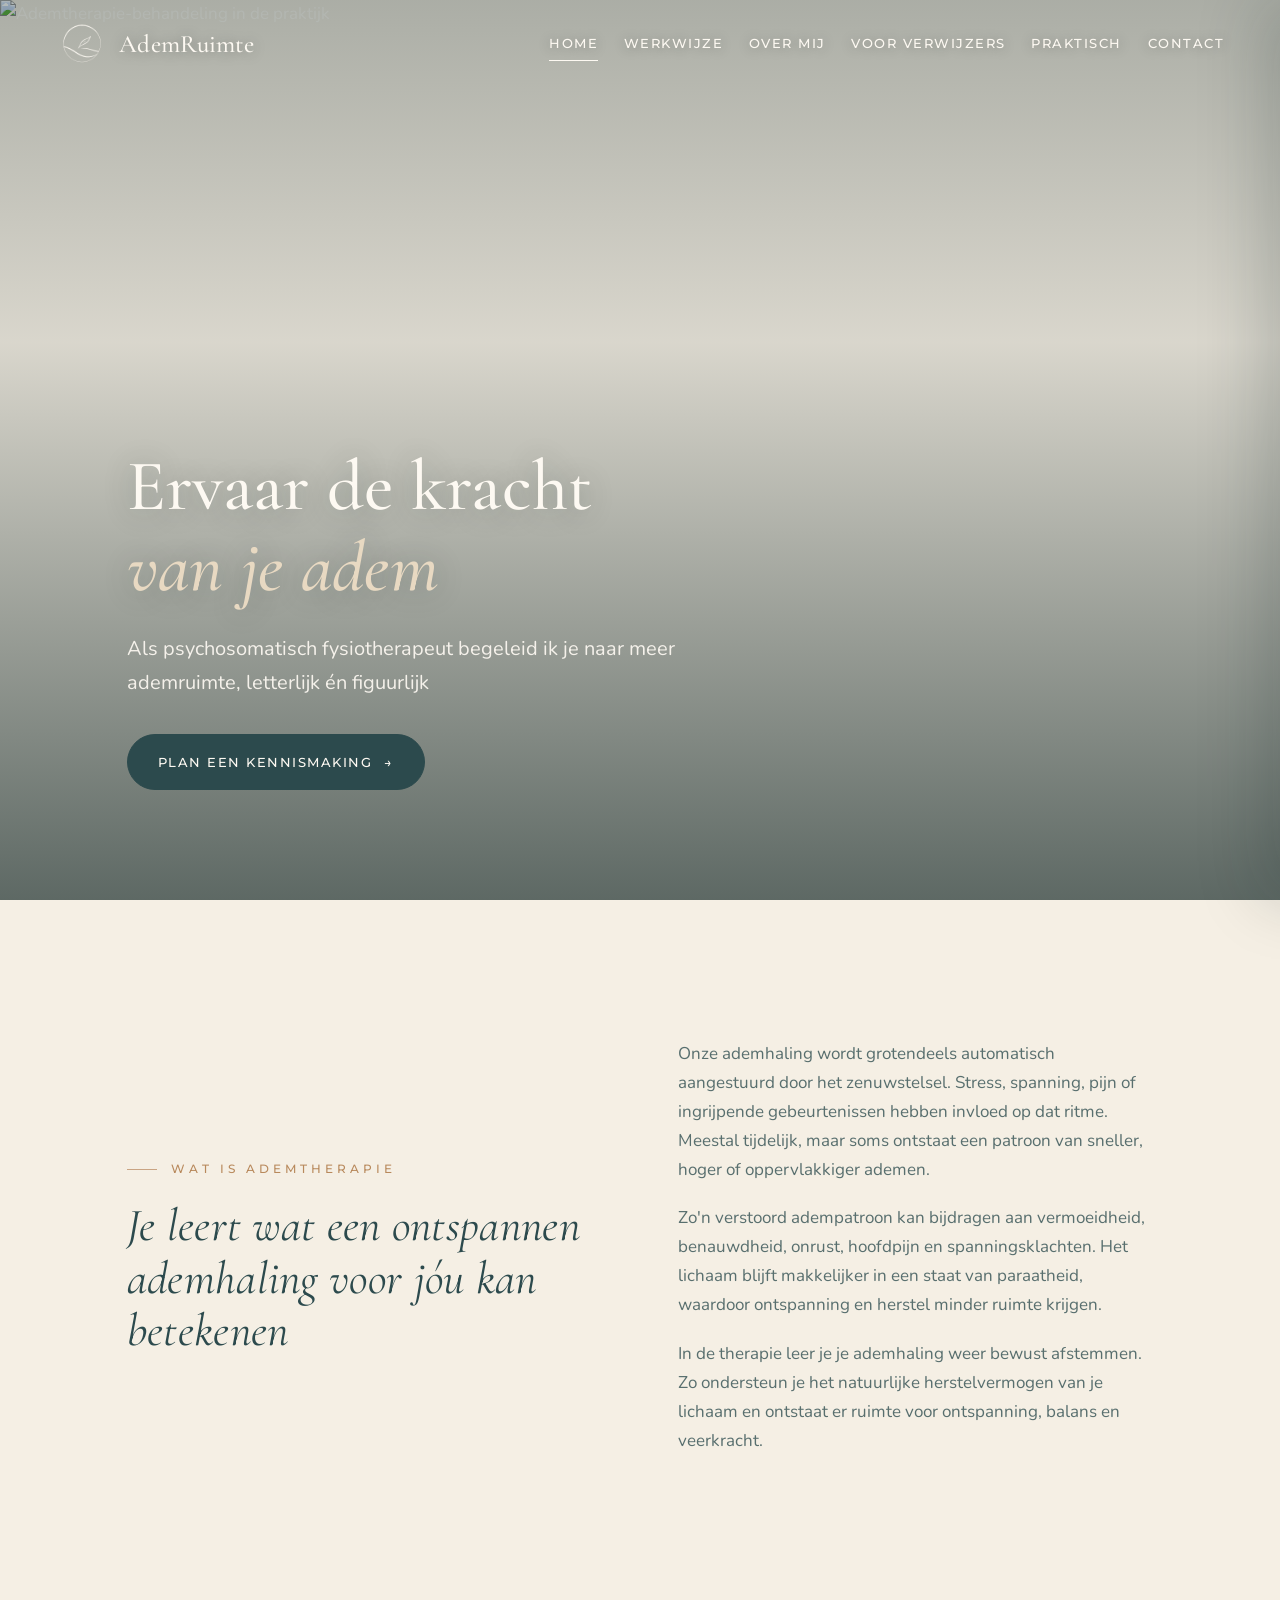
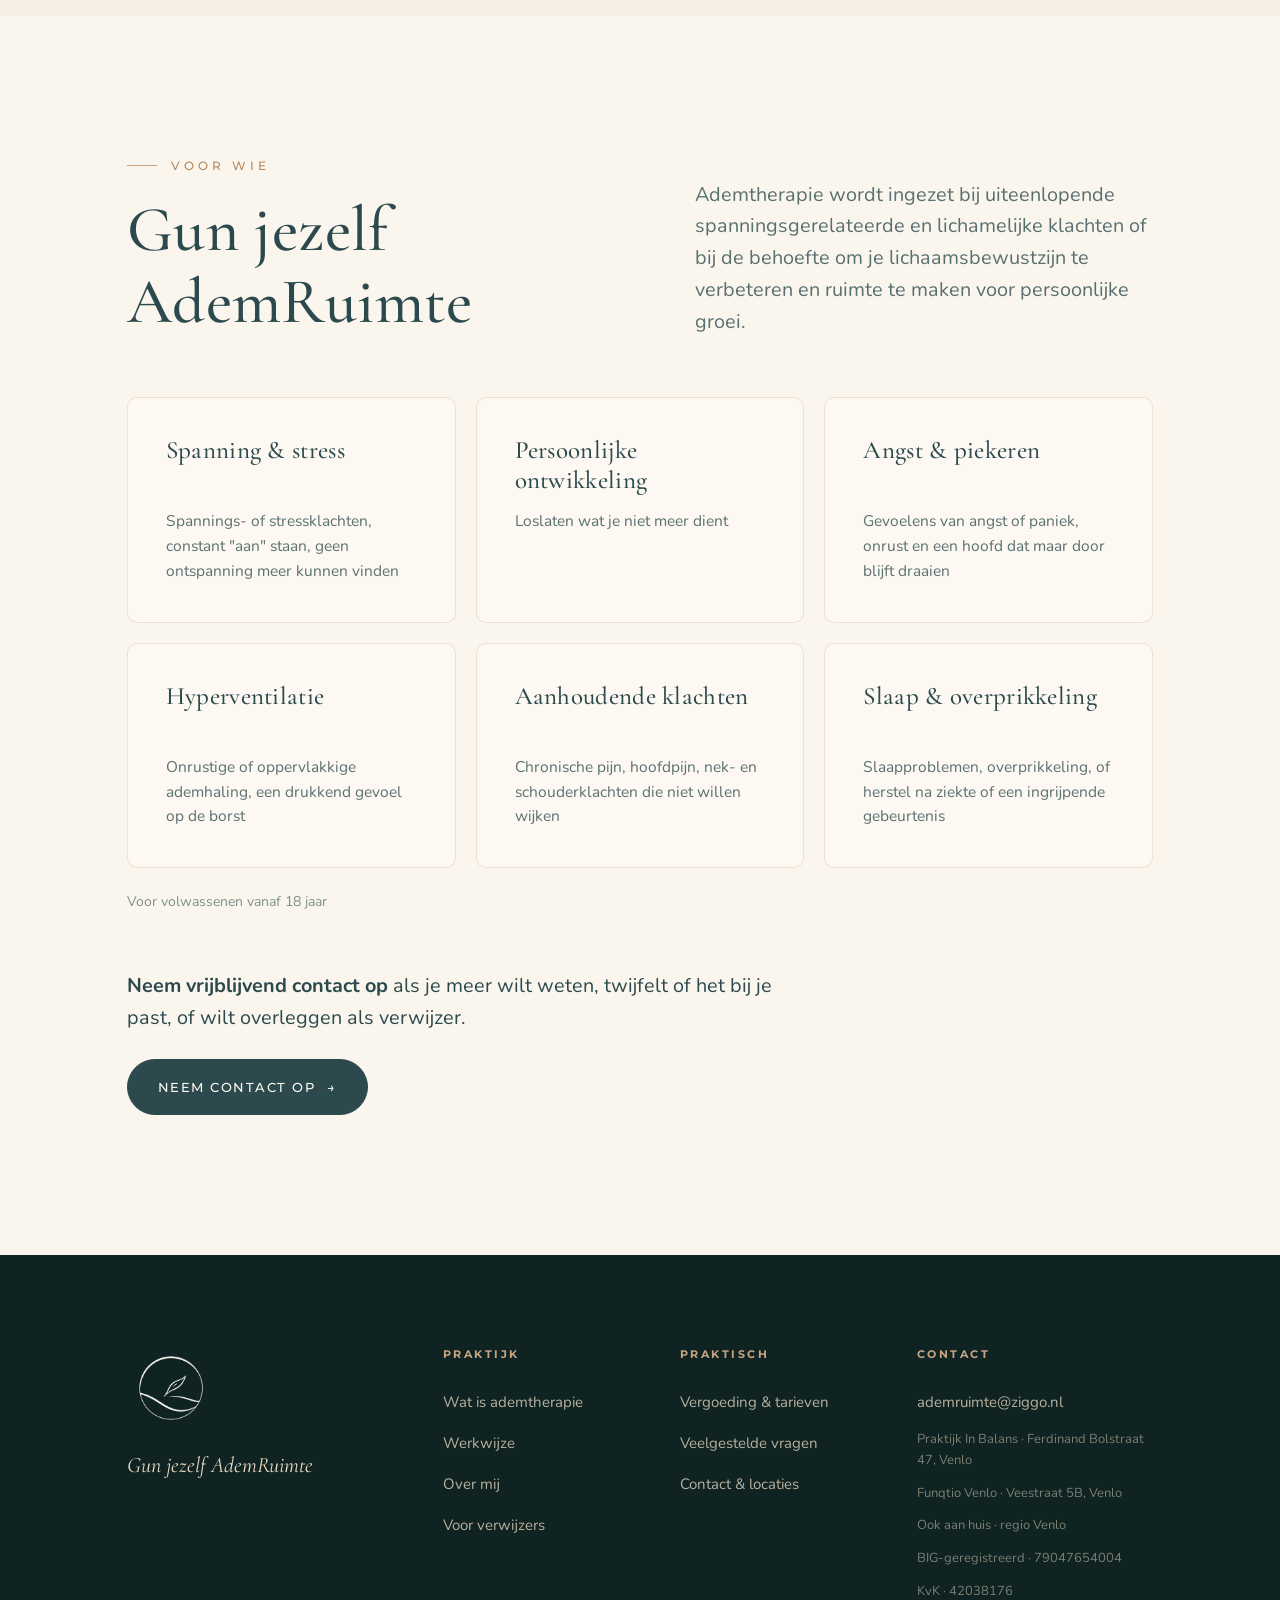
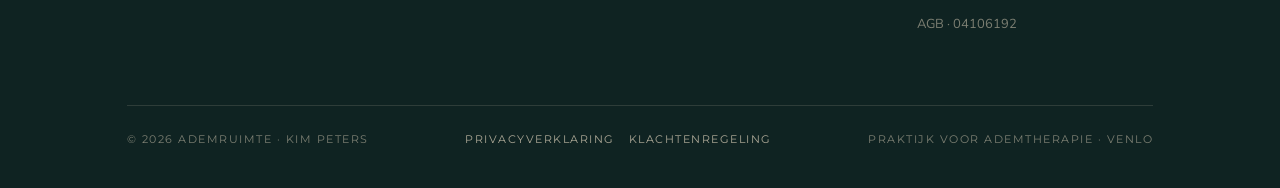
==== index.html @ 4d0cd0f9 "SEO: canonical, Open Graph/Twitter, JSON-LD LocalBusiness op alle paginas; H1 op contact+praktisch; " ====
<!DOCTYPE html>
<html lang="nl">
<head>
<meta charset="UTF-8">
<meta name="viewport" content="width=device-width, initial-scale=1.0">
<title>AdemRuimte · Praktijk voor ademtherapie in Venlo</title>
<meta name="description" content="AdemRuimte, praktijk voor ademtherapie op medische basis in Venlo. Meer ruimte en ontspanning in lichaam en geest, persoonlijk begeleid door psychosomatisch fysiotherapeut Kim Peters.">
<link rel="icon" href="favicon.ico">
<link rel="apple-touch-icon" href="assets/img/apple-touch-icon.png">
<link rel="preconnect" href="https://fonts.googleapis.com">
<link rel="preconnect" href="https://fonts.gstatic.com" crossorigin>
<link href="https://fonts.googleapis.com/css2?family=Cormorant+Garamond:ital,wght@0,400;0,500;0,600;1,400;1,500&family=Nunito:ital,wght@0,300;0,400;0,600;0,700;1,400&family=Montserrat:wght@400;500;600&display=swap" rel="stylesheet">
<link rel="stylesheet" href="styles.css?v=41">
<link rel="canonical" href="https://lukapeters1702-create.github.io/Websiteademruimte/">
<meta property="og:type" content="website">
<meta property="og:site_name" content="AdemRuimte">
<meta property="og:locale" content="nl_NL">
<meta property="og:title" content="AdemRuimte · Praktijk voor ademtherapie in Venlo">
<meta property="og:description" content="AdemRuimte, praktijk voor ademtherapie op medische basis in Venlo. Meer ruimte en ontspanning in lichaam en geest, persoonlijk begeleid door psychosomatisch fysiotherapeut Kim Peters.">
<meta property="og:url" content="https://lukapeters1702-create.github.io/Websiteademruimte/">
<meta property="og:image" content="https://lukapeters1702-create.github.io/Websiteademruimte/assets/img/behandeling-vrouw.jpg">
<meta name="twitter:card" content="summary_large_image">
<meta name="twitter:title" content="AdemRuimte · Praktijk voor ademtherapie in Venlo">
<meta name="twitter:description" content="AdemRuimte, praktijk voor ademtherapie op medische basis in Venlo. Meer ruimte en ontspanning in lichaam en geest, persoonlijk begeleid door psychosomatisch fysiotherapeut Kim Peters.">
<meta name="twitter:image" content="https://lukapeters1702-create.github.io/Websiteademruimte/assets/img/behandeling-vrouw.jpg">
<script type="application/ld+json">
{
  "@context": "https://schema.org",
  "@type": "MedicalBusiness",
  "name": "AdemRuimte",
  "description": "Praktijk voor ademtherapie in Venlo, persoonlijk begeleid door psychosomatisch fysiotherapeut Kim Peters.",
  "url": "https://lukapeters1702-create.github.io/Websiteademruimte/",
  "email": "ademruimte@ziggo.nl",
  "image": "https://lukapeters1702-create.github.io/Websiteademruimte/assets/img/behandeling-vrouw.jpg",
  "founder": {"@type": "Person", "name": "Kim Peters"},
  "medicalSpecialty": "Physiotherapy",
  "areaServed": {"@type": "City", "name": "Venlo"},
  "address": {"@type": "PostalAddress", "streetAddress": "Ferdinand Bolstraat 47", "addressLocality": "Venlo", "addressCountry": "NL"},
  "identifier": {"@type": "PropertyValue", "propertyID": "KvK", "value": "42038176"}
}
</script>
</head>
<body class="has-hero">

<!-- NAV -->
<nav class="nav" data-nav>
  <a href="index.html" class="brand" aria-label="AdemRuimte home">
    <img class="mark mark-light" src="assets/img/icoon-mark-light.png" alt="">
    <img class="mark mark-dark" src="assets/img/icoon-mark-color.png" alt="">
    <span class="brand-name">AdemRuimte</span>
  </a>
  <div class="nav-links">
    <a href="index.html" class="nav-link active">Home</a>
    <a href="werkwijze.html" class="nav-link">Werkwijze</a>
    <a href="over-kim.html" class="nav-link">Over mij</a>
    <a href="verwijzers.html" class="nav-link">Voor verwijzers</a>
    <a href="praktisch.html" class="nav-link">Praktisch</a>
    <a href="contact.html" class="nav-link">Contact</a>
    <a href="#" class="nav-cta" data-open-modal>Plan een kennismaking</a>
  </div>
  <button class="nav-toggle" data-nav-toggle aria-label="Open menu">
    <svg viewBox="0 0 24 24" fill="none" stroke="currentColor" stroke-width="1.6"><path d="M3 6h18M3 12h18M3 18h18"/></svg>
  </button>
</nav>
<div class="menu-back" data-menu-back></div>
<div class="mobile-menu" data-mobile-menu>
  <a href="index.html">Home</a>
  <a href="werkwijze.html">Werkwijze</a>
  <a href="over-kim.html">Over mij</a>
  <a href="verwijzers.html">Voor verwijzers</a>
  <a href="praktisch.html">Praktisch</a>
  <a href="contact.html">Contact</a>
  <a href="#" class="m-cta" data-open-modal>Plan een kennismaking →</a>
</div>

<!-- HERO -->
<header class="hero">
  <div class="hero-photo">
    <img src="assets/img/behandeling-vrouw.jpg" alt="Ademtherapie-behandeling in de praktijk" fetchpriority="high">
  </div>
  <div class="hero-scrim"></div>
  <div class="wrap">
    <h1 class="reveal" data-delay="1">Ervaar de kracht<br><em>van je adem</em></h1>
    <p class="hero-sub reveal" data-delay="2">Als psychosomatisch fysiotherapeut begeleid ik je naar meer ademruimte, letterlijk én figuurlijk</p>
    <div class="hero-ctas reveal" data-delay="3">
      <a href="#" class="btn" data-open-modal>Plan een kennismaking <span class="ar">→</span></a>
    </div>
  </div>
</header>

<!-- WAT IS ADEMTHERAPIE -->
<section class="pad bg-cream" id="wat">
  <div class="wrap">
    <div class="wat-grid">
      <div class="reveal">
        <div class="eyebrow">Wat is ademtherapie</div>
        <h2 style="font-style:italic; font-weight:400; font-size:clamp(30px,3.6vw,50px); line-height:1.14; margin-top:20px;">Je leert wat een ontspannen ademhaling voor jóu kan betekenen</h2>
      </div>
      <div class="prose reveal" data-delay="1">
        <p>Onze ademhaling wordt grotendeels automatisch aangestuurd door het zenuwstelsel. Stress, spanning, pijn of ingrijpende gebeurtenissen hebben invloed op dat ritme. Meestal tijdelijk, maar soms ontstaat een patroon van sneller, hoger of oppervlakkiger ademen.</p>
        <p>Zo'n verstoord adempatroon kan bijdragen aan vermoeidheid, benauwdheid, onrust, hoofdpijn en spanningsklachten. Het lichaam blijft makkelijker in een staat van paraatheid, waardoor ontspanning en herstel minder ruimte krijgen.</p>
        <p>In de therapie leer je je ademhaling weer bewust afstemmen. Zo ondersteun je het natuurlijke herstelvermogen van je lichaam en ontstaat er ruimte voor ontspanning, balans en veerkracht.</p>
      </div>
    </div>
  </div>
</section>

<!-- VOOR WIE -->
<section class="pad bg-warm" id="voor-wie">
  <div class="wrap">
    <div class="vw-head">
      <div class="reveal">
        <div class="eyebrow">Voor wie</div>
        <h2 class="title" style="margin-top:18px;">Gun jezelf AdemRuimte</h2>
      </div>
      <p class="vw-intro reveal" data-delay="1">Ademtherapie wordt ingezet bij uiteenlopende spanningsgerelateerde en lichamelijke klachten of bij de behoefte om je lichaamsbewustzijn te verbeteren en ruimte te maken voor persoonlijke groei.</p>
    </div>
    <div class="vw-cards">
      <div class="vw-card reveal">
        <h3>Spanning &amp; stress</h3>
        <p>Spannings- of stressklachten, constant "aan" staan, geen ontspanning meer kunnen vinden</p>
      </div>
      <div class="vw-card reveal" data-delay="1">
        <h3>Persoonlijke ontwikkeling</h3>
        <p>Loslaten wat je niet meer dient</p>
      </div>
      <div class="vw-card reveal" data-delay="2">
        <h3>Angst &amp; piekeren</h3>
        <p>Gevoelens van angst of paniek, onrust en een hoofd dat maar door blijft draaien</p>
      </div>
      <div class="vw-card reveal">
        <h3>Hyperventilatie</h3>
        <p>Onrustige of oppervlakkige ademhaling, een drukkend gevoel op de borst</p>
      </div>
      <div class="vw-card reveal" data-delay="1">
        <h3>Aanhoudende klachten</h3>
        <p>Chronische pijn, hoofdpijn, nek- en schouderklachten die niet willen wijken</p>
      </div>
      <div class="vw-card reveal" data-delay="2">
        <h3>Slaap &amp; overprikkeling</h3>
        <p>Slaapproblemen, overprikkeling, of herstel na ziekte of een ingrijpende gebeurtenis</p>
      </div>
    </div>
    <p style="margin-top:22px; font-size:14px; color:var(--text-mute);">Voor volwassenen vanaf 18 jaar</p>
    <div class="vw-close reveal">
      <p style="color:var(--teal);"><strong>Neem vrijblijvend contact op</strong> als je meer wilt weten, twijfelt of het bij je past, of wilt overleggen als verwijzer.</p>
      <a href="#" class="btn" data-open-modal>Neem contact op <span class="ar">→</span></a>
    </div>
  </div>
</section>

<!-- FOOTER -->
<footer>
  <div class="wrap">
    <div class="footer-grid">
      <div class="footer-brand">
        <img src="assets/img/icoon-mark-light.png" alt="AdemRuimte">
        <p class="fq">Gun jezelf AdemRuimte</p>
      </div>
      <div class="footer-col">
        <h4>Praktijk</h4>
        <ul>
          <li><a href="index.html#wat">Wat is ademtherapie</a></li>
          <li><a href="werkwijze.html">Werkwijze</a></li>
          <li><a href="over-kim.html">Over mij</a></li>
          <li><a href="verwijzers.html">Voor verwijzers</a></li>
        </ul>
      </div>
      <div class="footer-col">
        <h4>Praktisch</h4>
        <ul>
          <li><a href="praktisch.html#tarieven">Vergoeding &amp; tarieven</a></li>
          <li><a href="praktisch.html#faq">Veelgestelde vragen</a></li>
          <li><a href="contact.html">Contact &amp; locaties</a></li>
        </ul>
      </div>
      <div class="footer-col">
        <h4>Contact</h4>
        <ul>
          <li><a href="mailto:ademruimte@ziggo.nl">ademruimte@ziggo.nl</a></li>
          <li class="small">Praktijk In Balans · Ferdinand Bolstraat 47, Venlo</li>
          <li class="small">Funqtio Venlo · Veestraat 5B, Venlo</li>
          <li class="small">Ook aan huis · regio Venlo</li>
          <li class="small">BIG-geregistreerd · 79047654004</li>
          <li class="small">KvK · 42038176</li>
          <li class="small">AGB · 04106192</li>
        </ul>
      </div>
    </div>
    <div class="footer-meta">
      <span>© <span data-year>2026</span> AdemRuimte · Kim Peters</span>
      <span class="footer-legal"><a href="privacy.html">Privacyverklaring</a> <a href="klachtenregeling.html">Klachtenregeling</a></span>
      <span>Praktijk voor ademtherapie · Venlo</span>
    </div>
  </div>
</footer>

<!-- MODAL -->
<div class="modal-back" data-modal>
  <div class="modal" role="dialog" aria-labelledby="m-title" aria-modal="true">
    <button class="modal-close" data-modal-close aria-label="Sluiten">×</button>
    <div class="eyebrow no-rule">Kennismaking · circa 15 min · gratis</div>
    <h3 id="m-title">Even kennismaken</h3>
    <p class="sub">Vertel kort wat er speelt. Ik bel of mail binnen één werkdag terug om een moment te plannen dat past.</p>
    <form data-form>
      <div class="field"><label for="m-naam">Naam</label><input type="text" id="m-naam" placeholder="Voornaam Achternaam" required></div>
      <div class="field"><label for="m-contact">E-mail of telefoon</label><input type="text" id="m-contact" placeholder="naam@voorbeeld.nl of 06 …" required></div>
      <div class="field"><label for="m-bericht">Korte toelichting (optioneel)</label><textarea id="m-bericht" rows="3" placeholder="Wat speelt er, of wat hoop je te bereiken?"></textarea></div>
      <button type="submit" class="btn btn-copper" style="width:100%; justify-content:center;">Verstuur vrijblijvend <span class="ar">→</span></button>
    </form>
    <p class="note-sm">Wat je deelt, blijft tussen ons. Altijd.</p>
  </div>
</div>
<div class="toast">Bedankt, ik neem binnen één werkdag contact op.</div>
<script src="script.js?v=41"></script>
</body>
</html>
---- styles.css ----
/* =====================================================================
   AdemRuimte — huisstijl & design system
   Kleuren, typografie en componenten volgens de Brandguide.
   ===================================================================== */

:root{
  /* Kleur */
  --cream:        #F5EFE4;
  --cream-warm:   #FAF6EE;
  --cream-light:  #FDF9F2;
  --teal:         #2C4A4D;
  --teal-dark:    #0F2322;
  --copper:       #B8895C;
  --copper-soft:  #C9A483;
  --sage:         #7B9985;
  --sage-soft:    #9CB8A0;
  --ink-light:    #E8D9C2;

  /* Tekstkleuren afgeleid */
  --text:         #2C4A4D;
  --text-soft:    rgba(44,74,77,.78);
  --text-mute:    rgba(44,74,77,.6);
  --line:         rgba(184,137,92,.22);

  /* Type */
  --serif: 'Cormorant Garamond', Georgia, 'Times New Roman', serif;
  --sans:  'Nunito', system-ui, -apple-system, sans-serif;
  --label: 'Montserrat', system-ui, sans-serif;

  /* Maatvoering */
  --wrap: 1180px;
  --wrap-tight: 820px;
  --radius: 10px;
  --shadow: 0 18px 50px rgba(15,35,34,.10);
  --shadow-soft: 0 10px 30px rgba(15,35,34,.07);
  --ease: cubic-bezier(.22,.61,.36,1);
}

/* ---------- Reset ---------- */
*,*::before,*::after{ box-sizing:border-box; margin:0; padding:0; }
html{ scroll-behavior:smooth; -webkit-text-size-adjust:100%; }
body{
  font-family:var(--sans);
  color:var(--text);
  background:var(--cream);
  line-height:1.7;
  font-size:17px;
  -webkit-font-smoothing:antialiased;
  text-rendering:optimizeLegibility;
  overflow-x:hidden;
}
img{ max-width:100%; display:block; }
a{ color:inherit; text-decoration:none; }
button{ font-family:inherit; cursor:pointer; }

/* ---------- Typografie ---------- */
h1,h2,h3{ font-family:var(--serif); font-weight:500; line-height:1.12; letter-spacing:.3px; color:var(--teal); }
/* italic descender clearance (j g p q y) in display type */
h1 em,h2 em{ padding-bottom:.02em; }
h1{ font-size:clamp(44px,6.2vw,84px); }
h2{ font-size:clamp(34px,4.6vw,64px); }
h3{ font-size:clamp(21px,2.4vw,28px); }
h1 em,h2 em{ font-style:italic; color:var(--copper); }
p{ margin-bottom:18px; }
p:last-child{ margin-bottom:0; }

.serif-lead{
  font-family:var(--serif); font-size:clamp(24px,3vw,38px);
  font-style:italic; font-weight:400; line-height:1.35;
}
.lead{ font-size:clamp(18px,2vw,21px); line-height:1.65; color:var(--text-soft); }

/* Eyebrow / label */
.eyebrow{
  font-family:var(--label); font-weight:500; font-size:12px;
  letter-spacing:4px; text-transform:uppercase; color:var(--copper);
  display:flex; align-items:center; gap:14px;
}
.eyebrow::before{ content:""; width:30px; height:1px; background:var(--copper-soft); flex:0 0 auto; }
.eyebrow.no-rule::before{ display:none; }
.eyebrow.center{ justify-content:center; }
.eyebrow.on-dark{ color:var(--copper-soft); }
.eyebrow.on-dark::before{ background:var(--copper-soft); opacity:.6; }

/* ---------- Layout ---------- */
.wrap{ width:100%; max-width:var(--wrap); margin:0 auto; padding:0 6%; }
.wrap-tight{ width:100%; max-width:var(--wrap-tight); margin:0 auto; padding:0 6%; }
.pad{ padding:clamp(72px,11vw,140px) 0; }
.pad-sm{ padding:clamp(56px,8vw,96px) 0; }

.bg-cream{ background:var(--cream); }
.bg-warm{ background:var(--cream-warm); }
.bg-light{ background:var(--cream-light); }
.bg-sage{ background:var(--sage); }
.bg-dark{ background:var(--teal-dark); color:var(--ink-light); }
.bg-dark h1,.bg-dark h2,.bg-dark h3{ color:var(--cream-light); }
.bg-dark p, .bg-dark .split-txt p{ color:#EBDFCB; }
.bg-sage{ color:var(--cream-light); }
.bg-sage p, .bg-sage .lead, .bg-sage li{ color:var(--cream-light); }

.title{ letter-spacing:.4px; font-size:clamp(31px,4.1vw,58px); }

/* Splits */
.split{ display:grid; grid-template-columns:1fr 1fr; gap:clamp(40px,6vw,90px); align-items:center; }
.split.wide-txt{ grid-template-columns:1.05fr .95fr; }
.split.text-wide{ grid-template-columns:1.55fr 1fr; }
.photo.fill{ aspect-ratio:4/5; }
@media(min-width:921px){
  .split.text-wide{ align-items:stretch; }
  .split.text-wide .split-media{ display:flex; }
  .split.text-wide .photo.fill{ aspect-ratio:auto; width:100%; min-height:100%; }
}
@media(max-width:920px){ .split.text-wide{ grid-template-columns:1fr; } }
.split.wide-img{ grid-template-columns:.95fr 1.05fr; }
.split.reverse .split-media{ order:2; }
.split-txt p{ color:var(--text-soft); }

/* Twee techniek-kolommen naast elkaar (werkwijze) */
.tech-duo{ display:grid; grid-template-columns:1fr 1fr; gap:clamp(36px,5vw,72px); align-items:start; }
.tech-duo .photo.fill{ aspect-ratio:4/5; }
.tech-duo .tech-txt{ margin-top:0; }
.tech-duo .tech-txt p{ color:var(--text-soft); }
@media(max-width:860px){ .tech-duo{ grid-template-columns:1fr; gap:48px; } }

/* ---------- Knoppen ---------- */
.btn{
  display:inline-flex; align-items:center; gap:12px;
  font-family:var(--label); font-weight:500; font-size:13px; letter-spacing:1.5px;
  text-transform:uppercase; color:var(--cream-light); background:var(--teal);
  padding:16px 30px; border-radius:40px; border:1px solid var(--teal);
  transition:transform .3s var(--ease), background .3s var(--ease), box-shadow .3s var(--ease);
}
.btn .ar{ transition:transform .3s var(--ease); }
.btn:hover{ background:var(--teal-dark); transform:translateY(-2px); box-shadow:var(--shadow-soft); }
.btn:active{ transform:translateY(0) scale(.985); box-shadow:none; }
.nav-cta:active, .text-link:active{ transform:translateY(1px); }
.btn:hover .ar{ transform:translateX(5px); }
.btn-ghost{ background:transparent; color:var(--teal); border-color:rgba(44,74,77,.3); }
.btn-ghost:hover{ background:rgba(44,74,77,.05); color:var(--teal); }
.btn-copper{ background:var(--copper); border-color:var(--copper); }
.btn-copper:hover{ background:#a5784e; }

.text-link{
  display:inline-flex; align-items:center; gap:8px;
  font-family:var(--label); font-weight:500; font-size:13px; letter-spacing:1.2px;
  text-transform:uppercase; color:var(--copper);
  border-bottom:1px solid var(--copper-soft); padding-bottom:3px;
  transition:color .25s var(--ease), border-color .25s var(--ease), gap .25s var(--ease);
}
.text-link span{ transition:transform .25s var(--ease); }
.text-link:hover{ color:var(--teal); border-color:var(--teal); }
.text-link:hover span{ transform:translateX(4px); }

/* ---------- Navigatie ---------- */
/* Standaard = transparant, over de hero-foto (lichte tekst).
   .solid = beige balk (donkere tekst), toegevoegd bij scrollen of op pagina's zonder foto-hero. */
.nav{
  position:fixed; top:0; left:0; right:0; z-index:60;
  display:flex; align-items:center; justify-content:space-between;
  gap:24px; padding:18px clamp(20px,5vw,56px);
  background:transparent; border-bottom:1px solid transparent;
  transition:background .4s var(--ease), border-color .4s var(--ease), padding .4s var(--ease);
}
.nav.solid{
  padding-top:18px; padding-bottom:18px;
  background:rgba(245,239,228,.9);
  backdrop-filter:saturate(140%) blur(12px);
  border-bottom:1px solid rgba(184,137,92,.16);
}
.brand{ display:flex; align-items:center; gap:11px; }
.brand .mark{ height:52px; width:auto; }
.brand .mark-dark{ display:none; }
.nav.solid .mark-light{ display:none; }
.nav.solid .mark-dark{ display:block; }
.brand .brand-name{
  display:inline; font-family:var(--serif); font-weight:500; font-size:25px;
  letter-spacing:.3px; color:var(--cream-light); text-shadow:0 1px 14px rgba(15,35,34,.4);
  transition:color .4s var(--ease), text-shadow .4s var(--ease);
}
.nav.solid .brand-name{ color:var(--teal); text-shadow:none; }
.nav-links{ display:flex; align-items:center; gap:clamp(14px,2vw,30px); }
.nav-link{
  font-family:var(--label); font-weight:500; font-size:12.5px; letter-spacing:1.5px;
  text-transform:uppercase; color:var(--cream-light); position:relative; padding:6px 0;
  text-shadow:0 1px 12px rgba(15,35,34,.35);
  transition:color .25s var(--ease), text-shadow .4s var(--ease);
}
.nav.solid .nav-link{ color:var(--teal); text-shadow:none; }
.nav-link::after{
  content:""; position:absolute; left:0; bottom:0; width:0; height:1px;
  background:var(--cream-light); transition:width .3s var(--ease), background .4s var(--ease);
}
.nav.solid .nav-link::after{ background:var(--copper); }
.nav-link:hover{ color:#fff; }
.nav.solid .nav-link:hover{ color:var(--copper); }
.nav-link:hover::after,.nav-link.active::after{ width:100%; }
.nav.solid .nav-link.active{ color:var(--copper); }
.nav-cta{
  font-family:var(--label); font-weight:500; font-size:12px; letter-spacing:1.4px;
  text-transform:uppercase; color:var(--teal); background:var(--cream-light);
  padding:11px 22px; border-radius:30px;
  transition:background .3s var(--ease), color .3s var(--ease), transform .25s var(--ease);
}
.nav.solid .nav-cta{ color:var(--cream-light); background:var(--teal); }
/* Verberg de CTA-knop terwijl je op de hero bent; hij verschijnt zodra de balk 'solid' wordt (bij scrollen) */
.nav:not(.solid) .nav-cta{ display:none; }
.nav-cta:hover{ transform:translateY(-1px); }
.nav.solid .nav-cta:hover{ background:var(--teal-dark); }
.nav-toggle{ display:none; background:none; border:none; color:var(--cream-light); padding:6px; }
.nav.solid .nav-toggle{ color:var(--teal); }
.nav-toggle svg{ width:26px; height:26px; }

/* Mobiel menu */
.mobile-menu{
  position:fixed; inset:0 0 0 auto; width:min(82vw,360px); z-index:80;
  background:var(--cream-light); transform:translateX(100%);
  transition:transform .4s var(--ease); padding:96px 36px 40px;
  display:flex; flex-direction:column; gap:6px; box-shadow:-20px 0 60px rgba(15,35,34,.18);
}
.mobile-menu.open{ transform:translateX(0); }
.mobile-menu a{
  font-family:var(--label); font-weight:500; font-size:14px; letter-spacing:1.5px;
  text-transform:uppercase; color:var(--teal); padding:16px 0;
  border-bottom:1px solid rgba(184,137,92,.18);
}
.mobile-menu a.m-cta{ margin-top:20px; border:none; color:var(--copper); }
.menu-back{ position:fixed; inset:0; z-index:70; background:rgba(15,35,34,.34); opacity:0; visibility:hidden; transition:.3s; }
.menu-back.open{ opacity:1; visibility:visible; }

/* ---------- Hero ---------- */
.hero{ position:relative; min-height:100vh; min-height:100svh; display:flex; align-items:flex-end; color:var(--cream-light); }
.scroll-cue{ position:absolute; left:50%; bottom:26px; transform:translateX(-50%); z-index:3;
  display:flex; flex-direction:column; align-items:center; gap:8px;
  font-family:var(--label); font-size:10px; letter-spacing:3px; text-transform:uppercase;
  color:var(--cream-light); opacity:.9; }
.scroll-cue svg{ width:20px; height:20px; animation:scrollbob 2.1s ease-in-out infinite; }
@keyframes scrollbob{ 0%,100%{ transform:translateY(0); opacity:.55; } 50%{ transform:translateY(7px); opacity:1; } }
@media(prefers-reduced-motion:reduce){ .scroll-cue svg{ animation:none; } }
.hero-photo{ position:absolute; inset:0; z-index:0; }
.hero-photo img{ width:100%; height:100%; object-fit:cover; }
.hero-scrim{ position:absolute; inset:0; z-index:1;
  background:linear-gradient(180deg, rgba(15,35,34,.32) 0%, rgba(15,35,34,.12) 38%, rgba(15,35,34,.66) 100%); }
.hero .wrap{ position:relative; z-index:2; padding-bottom:clamp(54px,9vw,110px); padding-top:90px; }
.hero-logo{ width:min(320px,62%); height:auto; margin-bottom:clamp(22px,3vw,32px);
  filter:drop-shadow(0 3px 22px rgba(15,35,34,.32)); }
.hero h1{ color:var(--cream-light); max-width:22ch; text-shadow:0 2px 30px rgba(15,35,34,.3); font-size:clamp(40px,5.6vw,76px); }
.hero h1 em{ color:var(--ink-light); }
.hero-eyebrow{ color:var(--ink-light); margin-bottom:22px; }
.hero-eyebrow::before{ background:var(--copper-soft); }
.hero-sub{ max-width:54ch; font-size:clamp(17px,1.7vw,20px); color:rgba(253,249,242,.92); margin:24px 0 34px; }
.hero-ctas{ display:flex; flex-wrap:wrap; gap:16px; }
.hero .btn-ghost{ color:var(--cream-light); border-color:rgba(253,249,242,.5); }
.hero .btn-ghost:hover{ background:rgba(253,249,242,.12); color:var(--cream-light); }

/* ---------- Foto's / media ---------- */
.photo{ border-radius:var(--radius); overflow:hidden; box-shadow:var(--shadow); }
.photo img{ width:100%; height:100%; object-fit:cover; }
.split-media{ position:relative; }
.figure-cap{
  display:block; margin-top:14px; font-family:var(--label); font-size:11px;
  letter-spacing:2px; text-transform:uppercase; color:var(--copper);
}

/* Statement band over foto */
.photo-band{ position:relative; background-size:cover; background-position:center; color:var(--cream-light); }
.pb-scrim{ position:absolute; inset:0; background:linear-gradient(180deg,rgba(15,35,34,.7),rgba(15,35,34,.6)); }
.statement{ position:relative; text-align:center; }
.statement .q{
  font-family:var(--serif); font-style:italic; font-weight:400;
  font-size:clamp(24px,3.9vw,46px); line-height:1.32; color:var(--cream-light);
  max-width:18ch; margin:0 auto;
}
.statement .q b{ color:var(--copper-soft); font-weight:500; font-style:normal; }

/* ---------- Tags ---------- */
.tag-cloud{ display:flex; flex-wrap:wrap; gap:10px; }
.tag{
  font-family:var(--sans); font-size:14.5px; color:var(--teal);
  background:rgba(255,255,255,.55); border:1px solid var(--line);
  padding:9px 18px; border-radius:30px;
}
.bg-dark .tag, .bg-sage .tag{ background:rgba(255,255,255,.12); color:var(--cream-light); border-color:rgba(253,249,242,.2); }

/* Embed card over foto */
.embed{ position:relative; display:grid; grid-template-columns:1fr; }
.embed-media{ border-radius:var(--radius); overflow:hidden; box-shadow:var(--shadow); }
.embed-media img{ width:100%; height:100%; object-fit:cover; aspect-ratio:5/4; }
.embed-card{
  background:var(--cream-light); border-radius:var(--radius); box-shadow:var(--shadow);
  padding:clamp(30px,4vw,52px); max-width:560px;
}
@media(min-width:900px){
  .embed{ grid-template-columns:1fr; }
  .embed-media{ width:74%; }
  .embed-card{ position:relative; margin-top:-120px; margin-left:auto; width:62%; }
  .embed.left .embed-media{ margin-left:0; }
}

/* ---------- Werkwijze stappen ---------- */
.feature-split{ display:grid; grid-template-columns:.85fr 1.15fr; gap:clamp(40px,6vw,80px); align-items:center; }
.steps{ display:flex; flex-direction:column; gap:30px; }
.step{ display:grid; grid-template-columns:auto 1fr; gap:22px; align-items:start; }
.step .n{
  font-family:var(--serif); font-size:34px; color:var(--copper); line-height:1;
  width:58px; height:58px; border:1px solid var(--line); border-radius:50%;
  display:flex; align-items:center; justify-content:center; flex:0 0 auto;
}
.step .meta{ font-family:var(--label); font-size:11px; letter-spacing:2px; text-transform:uppercase; color:var(--copper); margin-bottom:6px; }
.step h3{ margin-bottom:8px; }
.step p{ color:var(--text-soft); margin:0; }

/* Kaart over een volledige-breedte foto (bv. Werkwijze op de home) */
.band{ position:relative; background-size:cover; background-position:center right; overflow:hidden; }
.band .pb-scrim{ background:linear-gradient(90deg, rgba(15,35,34,.55) 0%, rgba(15,35,34,.28) 46%, rgba(15,35,34,.12) 100%); }
.band-card{
  position:relative; z-index:2;
  background:var(--cream-light); border-radius:var(--radius); box-shadow:var(--shadow);
  padding:clamp(30px,4vw,52px); max-width:560px;
}
.band-card .steps{ gap:24px; }

/* Brede, gecentreerde kaart met twee kolommen (bv. Voor wie op de home) */
.wide-card{
  background:var(--cream-light); border:1px solid var(--line); border-radius:var(--radius);
  box-shadow:var(--shadow-soft); padding:clamp(32px,5vw,60px); max-width:960px; margin:0 auto;
}
.wide-card .wc-grid{ display:grid; grid-template-columns:1.05fr .95fr; gap:clamp(30px,5vw,56px); align-items:start; }
.wide-card .wc-foot{
  display:flex; justify-content:space-between; align-items:center; gap:20px;
  margin-top:clamp(26px,3.5vw,38px); padding-top:26px; border-top:1px solid var(--line); flex-wrap:wrap;
}
@media(max-width:760px){
  .wide-card .wc-grid{ grid-template-columns:1fr; gap:24px; }
}

/* Voor wie — kop + intro, kaartjesraster, afsluittekst */
/* Wat is ademtherapie — kop links, tekst rechts (links uitgelijnd) */
.wat-grid{ display:grid; grid-template-columns:1fr 1fr; gap:clamp(32px,6vw,80px); align-items:center; }
@media(max-width:900px){ .wat-grid{ grid-template-columns:1fr; gap:24px; } }

.vw-head{ display:grid; grid-template-columns:1.1fr 1fr; gap:clamp(30px,5vw,64px);
  align-items:end; margin-bottom:clamp(40px,5vw,60px); }
.vw-head h2{ font-size:clamp(40px,5vw,70px); }
.vw-intro{ font-size:clamp(17px,1.55vw,20px); line-height:1.6; color:var(--text-soft); max-width:46ch; }
@media(max-width:900px){ .vw-head{ align-items:start; } }
.vw-cards{ display:grid; grid-template-columns:repeat(3,1fr); gap:20px; }
.vw-card{ background:var(--cream-light); border:1px solid var(--line); border-radius:var(--radius);
  padding:clamp(28px,3vw,38px); display:flex; flex-direction:column;
  transition:transform .3s var(--ease), box-shadow .3s var(--ease); }
.vw-card:hover{ transform:translateY(-3px); box-shadow:var(--shadow-soft); }
.vw-card h3{ font-size:clamp(21px,2.1vw,25px); line-height:1.18; margin-bottom:14px; min-height:2.36em; }
.vw-card p{ color:var(--text-soft); font-size:15.5px; line-height:1.6; margin:0; }
.vw-close{ margin-top:clamp(38px,5vw,56px); max-width:66ch; }
.vw-close p{ font-size:clamp(17px,1.55vw,20px); line-height:1.6; color:var(--text-soft); margin-bottom:26px; }
.vw-close p strong{ color:var(--teal); font-weight:700; }
@media(max-width:900px){
  .vw-head{ grid-template-columns:1fr; gap:16px; }
  .vw-cards{ grid-template-columns:1fr 1fr; }
}
@media(max-width:600px){ .vw-cards{ grid-template-columns:1fr; } }

/* Hero-band met tekst rechts (bv. Werkwijze) */
.hero.side{ min-height:clamp(520px,74vh,760px); align-items:center; }
.hero.side .wrap{ padding-top:96px; padding-bottom:72px; }
.hero.side .hero-scrim{ background:linear-gradient(90deg, rgba(15,35,34,.6) 0%, rgba(15,35,34,.4) 45%, rgba(15,35,34,.18) 100%); }
.hero-side-text{ margin-right:auto; max-width:48%; }
.hero.side h1{ max-width:none; }
@media(max-width:860px){ .hero-side-text{ max-width:100%; } }

/* Hero-band met tekst rechts (bv. Over Kim) */
.hero.side.right .hero-side-text{ margin-left:auto; margin-right:0; max-width:42%; }
.hero.side.right .hero-scrim{ background:linear-gradient(90deg, rgba(15,35,34,.18) 0%, rgba(15,35,34,.4) 52%, rgba(15,35,34,.62) 100%); }
.hero.side.right .hero-photo img{ object-position:center 72%; }
.hero.side:not(.right) .hero-photo img{ object-position:center 28%; }

/* Over Kim — redactioneel verhaal (tekst links, foto + quote rechts) */
.kim-story{ display:grid; grid-template-columns:1.1fr .9fr; gap:clamp(36px,5vw,64px); align-items:stretch; }
.kim-aside{ display:flex; flex-direction:column; }
.kim-aside .kim-photo{ flex:1 1 0; min-height:0; }
.kim-photo{ position:relative; margin:0; }
.kim-photo .photo{ aspect-ratio:4/5; height:100%; }
.kim-photo figcaption{ position:absolute; left:16px; right:16px; bottom:16px;
  background:rgba(15,35,34,.74); color:var(--cream-light); backdrop-filter:blur(3px);
  padding:16px 20px; border-radius:8px; font-family:var(--serif); font-style:italic;
  font-size:16px; line-height:1.4; }
.pull{ margin:26px 0 0; padding-left:26px; border-left:2px solid var(--copper);
  font-family:var(--serif); font-style:italic; font-size:clamp(17px,1.7vw,22px);
  line-height:1.4; color:var(--copper); }
@media(min-width:861px){ .kim-photo .photo{ aspect-ratio:auto; } }
@media(max-width:860px){
  .kim-story{ grid-template-columns:1fr; gap:26px; align-items:start; }
  .kim-aside{ display:block; }
  .kim-aside .kim-photo{ flex:none; min-height:0; }
  .kim-photo .photo{ aspect-ratio:4/5; height:auto; }
}

/* Kernwaarden-kaarten (op donker) */
.value-cards{ display:grid; grid-template-columns:repeat(4,1fr); gap:18px; margin-top:clamp(36px,4vw,52px); }
.value-card{ border:1px solid rgba(232,217,194,.22); border-radius:var(--radius); padding:28px 24px; }
.value-card h3{ color:var(--cream-light); font-size:22px; margin-bottom:12px; }
.value-card p{ color:#EBDFCB; font-size:14.5px; line-height:1.55; margin:0; }
@media(max-width:860px){ .value-cards{ grid-template-columns:1fr 1fr; } }
@media(max-width:520px){ .value-cards{ grid-template-columns:1fr; } }

/* Achtergrond / credentials */
.creds{ list-style:none; }
.creds li{ padding:18px 0; border-bottom:1px solid var(--line); }
.creds li:first-child{ padding-top:0; }
.creds li:last-child{ border-bottom:none; }
.creds .c-name{ font-family:var(--serif); font-size:22px; color:var(--teal); }
.creds .c-sub{ font-family:var(--label); font-size:11px; letter-spacing:1.5px; text-transform:uppercase; color:var(--copper); margin-top:4px; }

/* Los "Wat kan het je brengen" blok */
.benefits{ list-style:none; max-width:640px; margin:38px auto 0; text-align:left; }
.benefits li{ position:relative; padding:16px 0 16px 34px; border-bottom:1px solid var(--line);
  font-size:clamp(16px,1.5vw,19px); color:var(--teal); }
.benefits li:last-child{ border-bottom:none; }
.benefits li::before{ content:""; position:absolute; left:0; top:26px; width:14px; height:1px; background:var(--copper); }

/* Tijdlijn (stappen met centrale genummerde lijn) */
.timeline{ position:relative; max-width:900px; margin:0 auto; }
.timeline::before{ content:""; position:absolute; left:50%; top:12px; bottom:12px; width:1px; background:var(--line); transform:translateX(-50%); }
.tl-step{ display:grid; grid-template-columns:1fr 60px 1fr; align-items:center; column-gap:36px; margin-bottom:46px; }
.tl-step:last-child{ margin-bottom:0; }
.tl-num{ grid-column:2; justify-self:center; width:60px; height:60px; border:1px solid var(--line);
  border-radius:50%; background:var(--cream); color:var(--copper); font-family:var(--serif);
  font-size:22px; display:flex; align-items:center; justify-content:center; position:relative; z-index:1; }
.bg-warm .tl-num{ background:var(--cream-warm); }
.tl-text .meta{ font-family:var(--label); font-size:11px; letter-spacing:2px; text-transform:uppercase; color:var(--copper); margin-bottom:8px; }
.tl-text h3{ margin-bottom:10px; }
.tl-text p{ color:var(--text-soft); margin:0; }
.tl-step.left .tl-text{ grid-column:1; text-align:right; }
.tl-step.right .tl-text{ grid-column:3; text-align:left; }
@media(max-width:760px){
  .timeline::before{ left:22px; }
  .tl-step{ grid-template-columns:44px 1fr; column-gap:22px; margin-bottom:34px; align-items:start; }
  .tl-num{ grid-column:1; grid-row:1; width:44px; height:44px; font-size:18px; margin-top:-2px; }
  .tl-step.left .tl-text, .tl-step.right .tl-text{ grid-column:2; grid-row:1; text-align:left; }
}

/* Split met uitgerekte foto (geen loze ruimte naast lange tekst) */
@media(min-width:921px){
  .split.stretch{ align-items:stretch; }
  .split.stretch .split-media{ display:flex; }
  .split.stretch .photo.fill{ aspect-ratio:auto; width:100%; }
}

/* ---------- Reviews ---------- */
.quotes{ display:grid; grid-template-columns:repeat(3,1fr); gap:26px; }
.quote-card{
  background:var(--cream-light); border:1px solid var(--line); border-radius:var(--radius);
  padding:36px 32px; position:relative; box-shadow:var(--shadow-soft);
}
.quote-card .mark{ font-family:var(--serif); font-size:64px; line-height:.6; color:var(--copper-soft); height:34px; }
.quote-card blockquote{ font-family:var(--serif); font-style:italic; font-size:21px; line-height:1.4; color:var(--teal); margin:14px 0 20px; }
.quote-card .who{ font-size:14px; color:var(--text-mute); }
.quote-card .who b{ color:var(--teal); font-weight:600; }

/* ---------- CTA band ---------- */
.cta-band{ text-align:center; }
.cta-band h2{ margin:20px auto; max-width:18ch; }
.cta-band .lead{ max-width:52ch; margin:0 auto 30px; }

/* ---------- Generieke content (subpagina's) ---------- */
.prose p{ color:var(--text-soft); margin-bottom:20px; }
.prose ul{ list-style:none; margin:8px 0 22px; }
.prose ul li{ position:relative; padding:7px 0 7px 28px; color:var(--text-soft); }
.prose ul li::before{ content:""; position:absolute; left:0; top:16px; width:12px; height:1px; background:var(--copper); }
.page-hero{ padding:clamp(120px,16vw,180px) 0 clamp(50px,7vw,84px); background:var(--cream-warm); }
.page-hero h1{ max-width:16ch; margin:18px 0 0; font-size:clamp(40px,5.6vw,76px); }
.page-hero .lead{ max-width:60ch; margin-top:24px; }

/* Kaarten-grid */
.cards{ display:grid; grid-template-columns:repeat(2,1fr); gap:26px; }
.card{ background:var(--cream-light); border:1px solid var(--line); border-radius:var(--radius); padding:clamp(28px,3.4vw,40px); box-shadow:var(--shadow-soft); }
.card h3{ margin-bottom:14px; }
.card p{ color:var(--text-soft); }
.card .eyebrow{ margin-bottom:18px; }

/* Tarieven tabel */
.rate{ display:flex; justify-content:space-between; gap:20px; align-items:baseline;
  padding:18px 0; border-bottom:1px solid var(--line); }
.rate:last-child{ border-bottom:none; }
.rate .r-name{ font-size:16.5px; color:var(--teal); }
.rate .r-name small{ display:block; color:var(--text-mute); font-size:13px; letter-spacing:.3px; }
.rate .r-price{ font-family:var(--serif); font-size:24px; color:var(--copper); white-space:nowrap; }

.notice{ background:rgba(184,137,92,.09); border-left:3px solid var(--copper); border-radius:6px; padding:22px 26px; }
.notice .eyebrow{ margin-bottom:10px; }

/* FAQ */
.faq details{ border-bottom:1px solid var(--line); padding:6px 0; }
.faq summary{ list-style:none; cursor:pointer; padding:20px 40px 20px 0; position:relative;
  font-family:var(--serif); font-size:22px; color:var(--teal); }
.faq summary::-webkit-details-marker{ display:none; }
.faq summary::after{ content:"+"; position:absolute; right:6px; top:18px; font-size:26px; color:var(--copper); transition:transform .3s var(--ease); font-family:var(--sans); }
.faq details[open] summary::after{ transform:rotate(45deg); }
.faq details p{ color:var(--text-soft); padding:0 40px 22px 0; }

/* Contact regels */
.contact-list{ list-style:none; }
.contact-list li{ padding:6px 0; color:var(--text-soft); }
.contact-list .k{ font-family:var(--label); font-size:11px; letter-spacing:2px; text-transform:uppercase; color:var(--copper); display:block; margin-bottom:2px; }

/* ---------- Footer ---------- */
footer{ background:var(--teal-dark); color:rgba(232,217,194,.7); padding:clamp(64px,8vw,90px) 0 40px; }
.footer-grid{ display:grid; grid-template-columns:1.4fr 1fr 1fr 1.2fr; gap:40px; }
.footer-brand img{ height:88px; margin-bottom:14px; }
.footer-brand .fq{ font-family:var(--serif); font-style:italic; font-size:22px; color:var(--ink-light); max-width:22ch; }
.footer-col h4{ font-family:var(--label); font-size:11px; letter-spacing:2.5px; text-transform:uppercase; color:var(--copper-soft); margin-bottom:18px; }
.footer-col ul{ list-style:none; }
.footer-col li{ padding:6px 0; }
.footer-col a{ color:rgba(232,217,194,.78); font-size:15px; transition:color .2s; }
.footer-col a:hover{ color:var(--cream-light); }
.footer-col .small{ font-size:13px; color:rgba(232,217,194,.5); line-height:1.6; }
.footer-meta{ display:flex; justify-content:space-between; gap:16px; flex-wrap:wrap;
  margin-top:clamp(40px,6vw,64px); padding-top:24px; border-top:1px solid rgba(232,217,194,.14);
  font-family:var(--label); font-size:11px; letter-spacing:1.5px; text-transform:uppercase; color:rgba(232,217,194,.5); }
.footer-meta a{ color:rgba(232,217,194,.72); text-decoration:none; transition:color .2s; }
.footer-meta a:hover{ color:var(--cream-light); }
.footer-legal{ display:flex; gap:14px; flex-wrap:wrap; }
.legal-page .page-hero h1{ font-size:clamp(28px,3.4vw,40px); }
.legal-page .prose h2{ font-size:clamp(18px,2vw,23px); margin-top:1.7em; }

/* ---------- Modal ---------- */
.modal-back{ position:fixed; inset:0; z-index:100; background:rgba(15,35,34,.5);
  display:flex; align-items:center; justify-content:center; padding:24px;
  opacity:0; visibility:hidden; transition:.3s; }
.modal-back.open{ opacity:1; visibility:visible; }
.modal{ background:var(--cream-light); border-radius:14px; box-shadow:var(--shadow);
  width:100%; max-width:520px; padding:clamp(30px,5vw,48px); position:relative;
  transform:translateY(16px); transition:transform .35s var(--ease); max-height:92vh; overflow:auto; }
.modal-back.open .modal{ transform:translateY(0); }
.modal-close{ position:absolute; top:16px; right:18px; background:none; border:none; font-size:28px; line-height:1; color:var(--text-mute); }
.modal h3{ margin:14px 0 6px; font-size:30px; }
.modal .sub{ color:var(--text-soft); margin-bottom:22px; }
.field{ margin-bottom:16px; }
.field label{ display:block; font-family:var(--label); font-size:11px; letter-spacing:1.5px; text-transform:uppercase; color:var(--copper); margin-bottom:8px; }
.field input,.field textarea{ width:100%; font-family:var(--sans); font-size:16px; color:var(--teal);
  background:#fff; border:1px solid var(--line); border-radius:8px; padding:13px 16px; transition:border-color .2s; }
.field input:focus,.field textarea:focus{ outline:none; border-color:var(--copper); }
.note-sm{ font-size:13px; color:var(--text-mute); margin-top:14px; text-align:center; }

.toast{ position:fixed; left:50%; bottom:30px; translate:-50% 0;
  background:var(--teal-dark); color:var(--cream-light); padding:14px 26px; border-radius:30px;
  font-size:14px; box-shadow:var(--shadow); opacity:0; visibility:hidden; transition:.35s var(--ease); z-index:110; }
.toast.show{ opacity:1; visibility:visible; bottom:40px; }

/* ---------- Reveal animaties ---------- */
.reveal,.reveal-img{ opacity:0; transform:translateY(14px); transition:opacity .42s var(--ease), transform .42s var(--ease); }
.reveal-img{ transform:translateY(12px) scale(.99); }
.reveal.in,.reveal-img.in{ opacity:1; transform:none; }
.reveal-instant .reveal,.reveal-instant .reveal-img{ transition:none !important; }
.reveal[data-delay="1"]{ transition-delay:.05s; }
.reveal[data-delay="2"]{ transition-delay:.1s; }
.reveal[data-delay="3"]{ transition-delay:.15s; }
@media(prefers-reduced-motion:reduce){
  .reveal,.reveal-img{ opacity:1; transform:none; transition:none; }
  html{ scroll-behavior:auto; }
}

/* ---------- Responsive ---------- */
@media(max-width:920px){
  .nav-links{ display:none; }
  .nav-toggle{ display:block; }
  .brand .brand-name{ font-size:23px; }
  .split, .split.wide-txt, .split.wide-img, .split.text-wide, .split.stretch, .feature-split{ grid-template-columns:1fr; gap:36px; align-items:start; }
  .split.reverse .split-media{ order:0; }
  .split-media .photo, .split-media .photo.fill{ aspect-ratio:4/5; height:auto; }
  .quotes{ grid-template-columns:1fr; }
  .footer-grid{ grid-template-columns:1fr 1fr; gap:32px; }
  .cards{ grid-template-columns:1fr; }
  .embed-media{ width:100%; }
}
@media(max-width:560px){
  body{ font-size:16px; }
  .footer-grid{ grid-template-columns:1fr; }
  .hero-ctas .btn{ width:100%; justify-content:center; }
  .footer-meta{ flex-direction:column; gap:8px; }
}
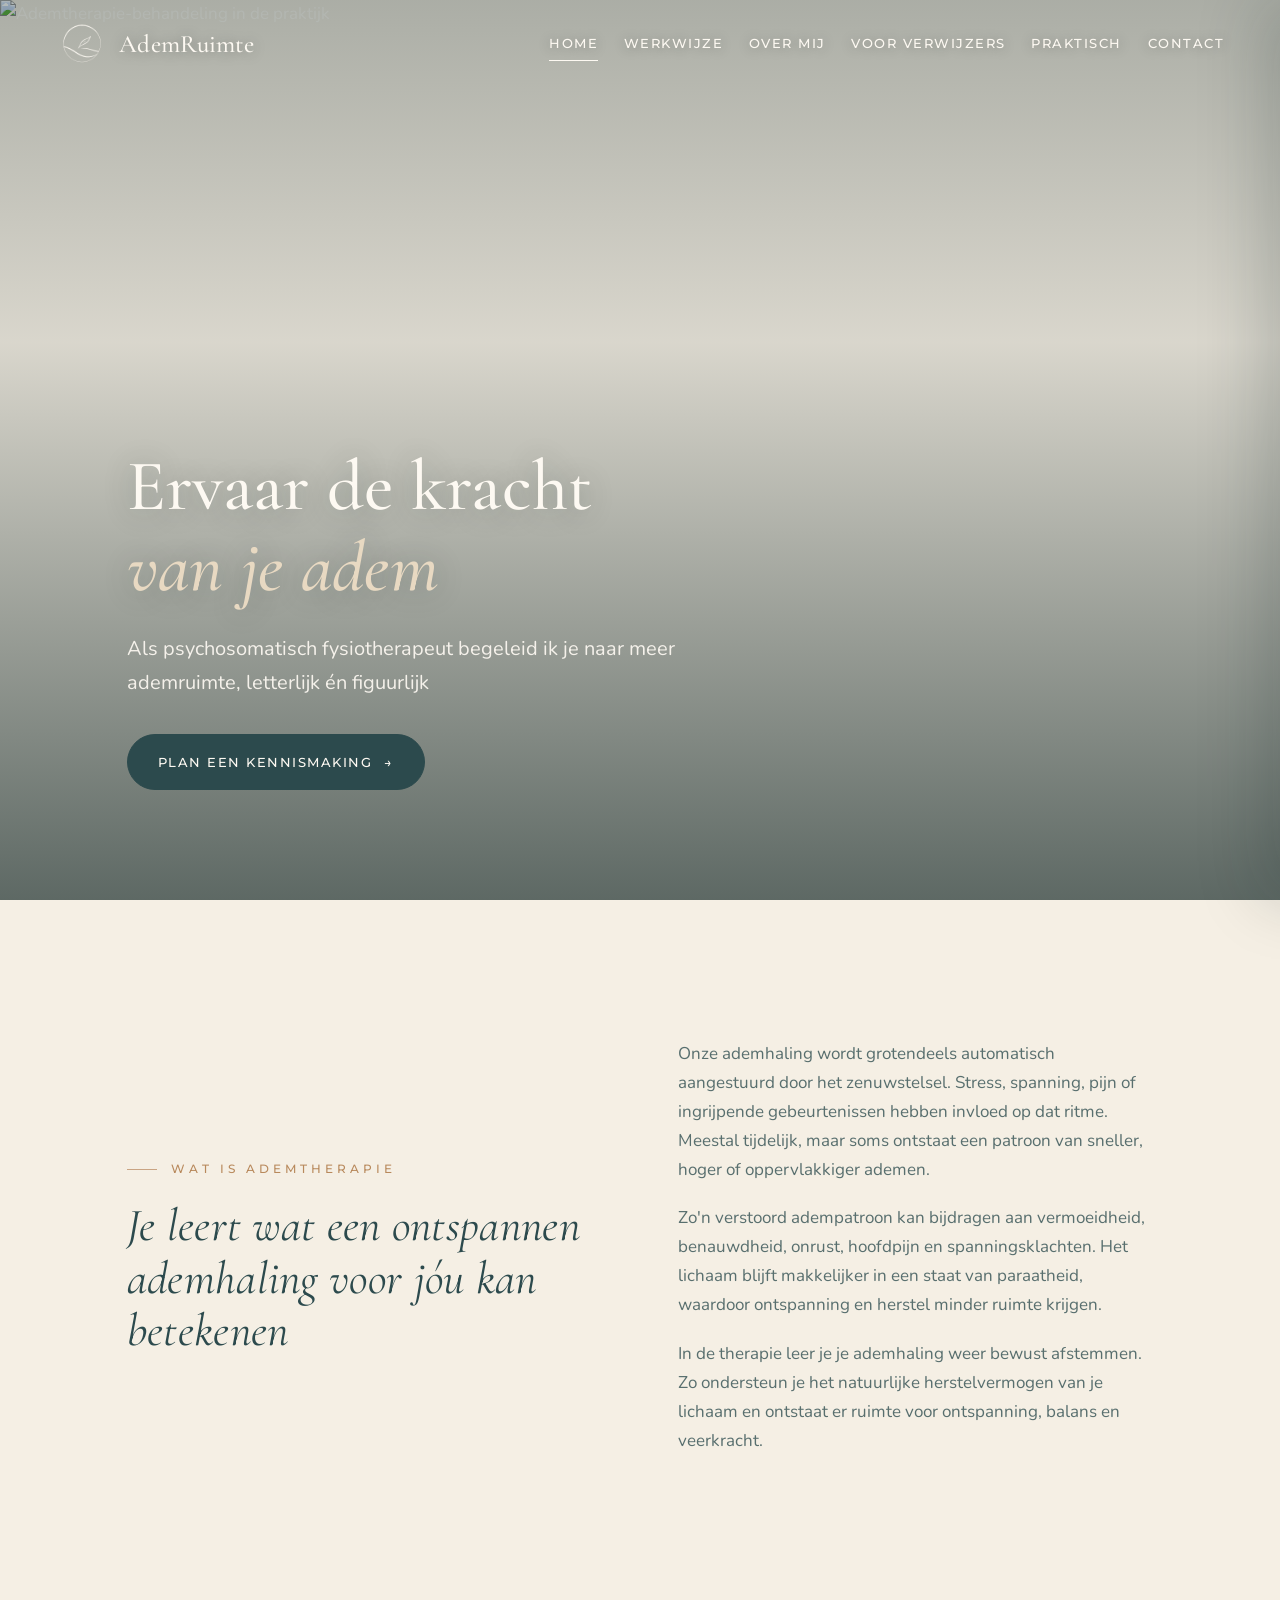
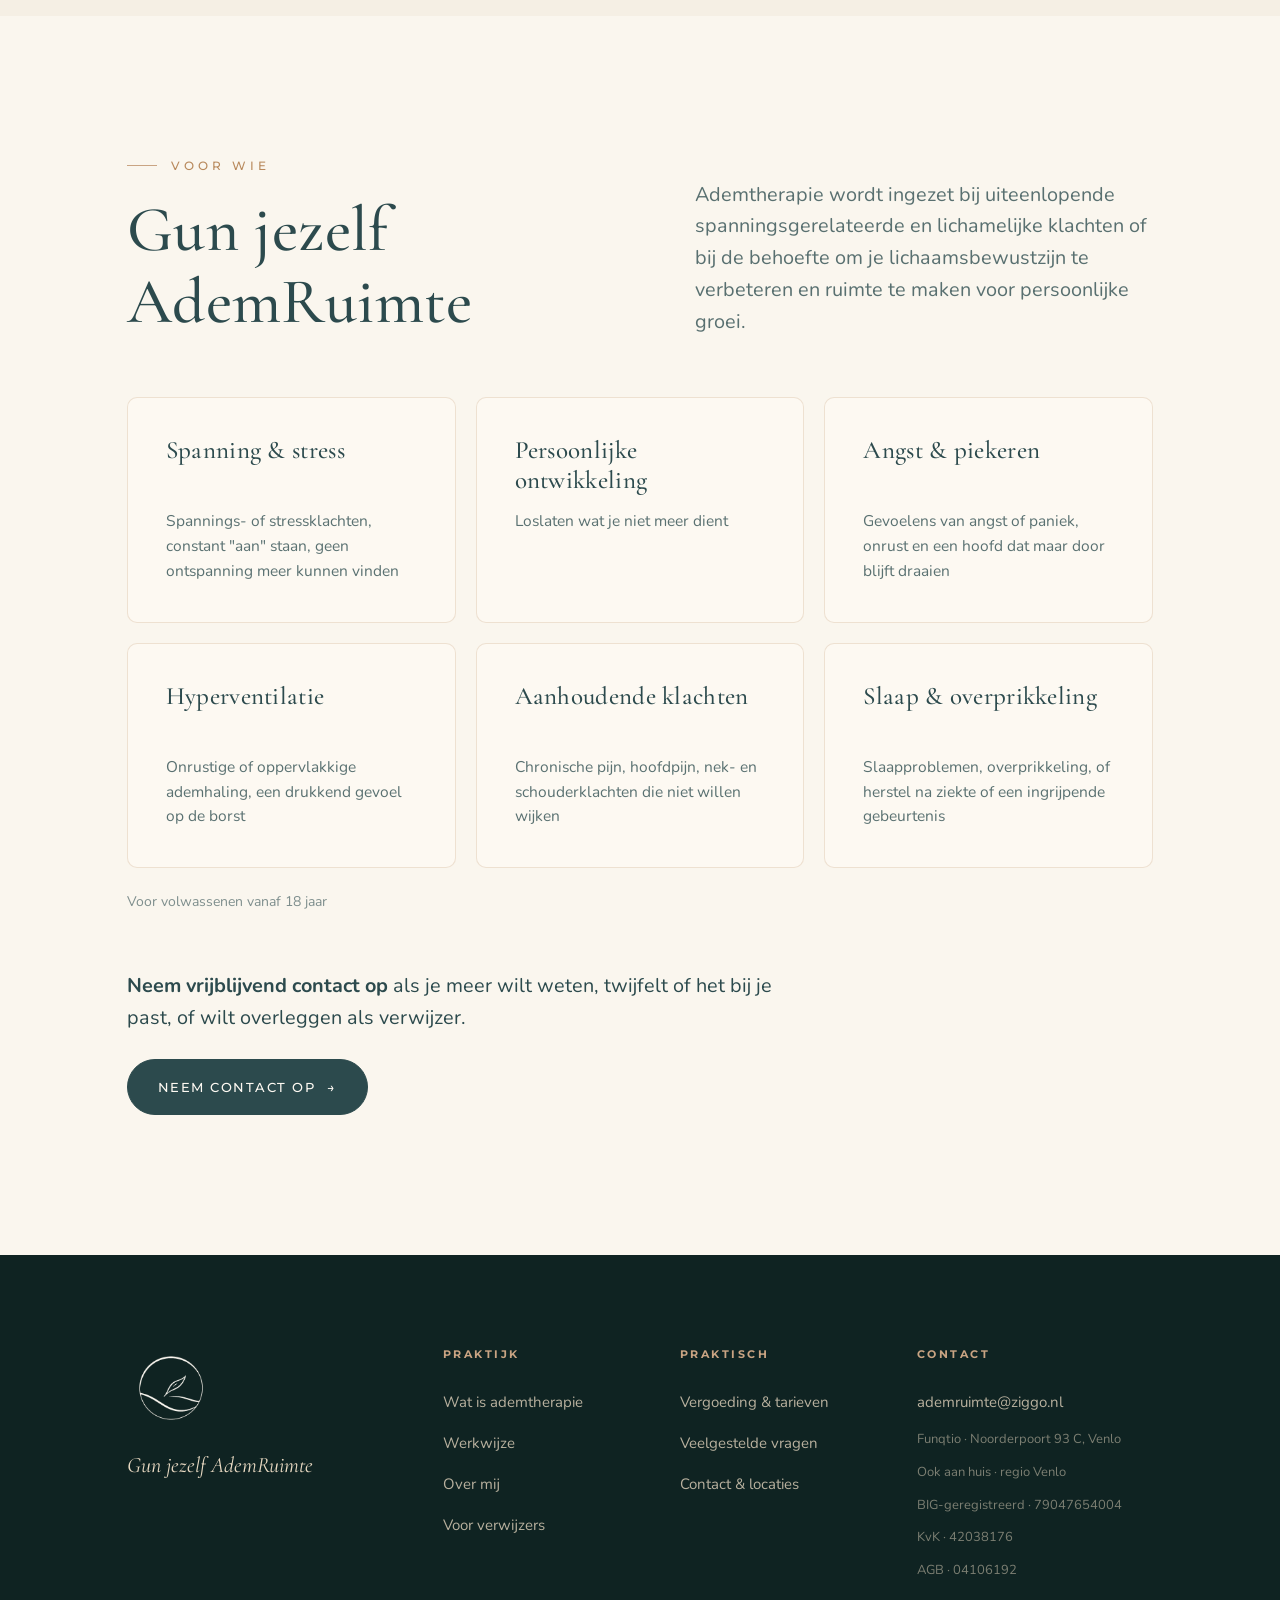
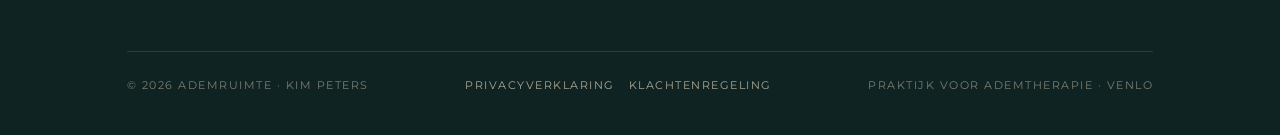
==== commit df7312fe: "Content + mobiel: locatie naar Funqtio Noorderpoort 93 C, tarieven hernoemd/aangepast, vergoedingsbl" ====
--- a/index.html
+++ b/index.html
@@ -5,37 +5,40 @@
 <meta name="viewport" content="width=device-width, initial-scale=1.0">
 <title>AdemRuimte · Praktijk voor ademtherapie in Venlo</title>
 <meta name="description" content="AdemRuimte, praktijk voor ademtherapie op medische basis in Venlo. Meer ruimte en ontspanning in lichaam en geest, persoonlijk begeleid door psychosomatisch fysiotherapeut Kim Peters.">
-<link rel="icon" href="favicon.ico">
-<link rel="apple-touch-icon" href="assets/img/apple-touch-icon.png">
+<link rel="icon" href="favicon.ico?v=2" sizes="any">
+<link rel="icon" type="image/png" sizes="48x48" href="assets/img/favicon_48.png?v=2">
+<link rel="icon" type="image/png" sizes="32x32" href="assets/img/favicon_32.png?v=2">
+<link rel="icon" type="image/png" sizes="16x16" href="assets/img/favicon_16.png?v=2">
+<link rel="apple-touch-icon" href="assets/img/apple-touch-icon.png?v=2">
 <link rel="preconnect" href="https://fonts.googleapis.com">
 <link rel="preconnect" href="https://fonts.gstatic.com" crossorigin>
 <link href="https://fonts.googleapis.com/css2?family=Cormorant+Garamond:ital,wght@0,400;0,500;0,600;1,400;1,500&family=Nunito:ital,wght@0,300;0,400;0,600;0,700;1,400&family=Montserrat:wght@400;500;600&display=swap" rel="stylesheet">
-<link rel="stylesheet" href="styles.css?v=41">
-<link rel="canonical" href="https://lukapeters1702-create.github.io/Websiteademruimte/">
+<link rel="stylesheet" href="styles.css?v=42">
+<link rel="canonical" href="https://www.ademruimtevenlo.nl/">
 <meta property="og:type" content="website">
 <meta property="og:site_name" content="AdemRuimte">
 <meta property="og:locale" content="nl_NL">
 <meta property="og:title" content="AdemRuimte · Praktijk voor ademtherapie in Venlo">
 <meta property="og:description" content="AdemRuimte, praktijk voor ademtherapie op medische basis in Venlo. Meer ruimte en ontspanning in lichaam en geest, persoonlijk begeleid door psychosomatisch fysiotherapeut Kim Peters.">
-<meta property="og:url" content="https://lukapeters1702-create.github.io/Websiteademruimte/">
-<meta property="og:image" content="https://lukapeters1702-create.github.io/Websiteademruimte/assets/img/behandeling-vrouw.jpg">
+<meta property="og:url" content="https://www.ademruimtevenlo.nl/">
+<meta property="og:image" content="https://www.ademruimtevenlo.nl/assets/img/behandeling-vrouw.jpg">
 <meta name="twitter:card" content="summary_large_image">
 <meta name="twitter:title" content="AdemRuimte · Praktijk voor ademtherapie in Venlo">
 <meta name="twitter:description" content="AdemRuimte, praktijk voor ademtherapie op medische basis in Venlo. Meer ruimte en ontspanning in lichaam en geest, persoonlijk begeleid door psychosomatisch fysiotherapeut Kim Peters.">
-<meta name="twitter:image" content="https://lukapeters1702-create.github.io/Websiteademruimte/assets/img/behandeling-vrouw.jpg">
+<meta name="twitter:image" content="https://www.ademruimtevenlo.nl/assets/img/behandeling-vrouw.jpg">
 <script type="application/ld+json">
 {
   "@context": "https://schema.org",
   "@type": "MedicalBusiness",
   "name": "AdemRuimte",
   "description": "Praktijk voor ademtherapie in Venlo, persoonlijk begeleid door psychosomatisch fysiotherapeut Kim Peters.",
-  "url": "https://lukapeters1702-create.github.io/Websiteademruimte/",
+  "url": "https://www.ademruimtevenlo.nl/",
   "email": "ademruimte@ziggo.nl",
-  "image": "https://lukapeters1702-create.github.io/Websiteademruimte/assets/img/behandeling-vrouw.jpg",
+  "image": "https://www.ademruimtevenlo.nl/assets/img/behandeling-vrouw.jpg",
   "founder": {"@type": "Person", "name": "Kim Peters"},
   "medicalSpecialty": "Physiotherapy",
   "areaServed": {"@type": "City", "name": "Venlo"},
-  "address": {"@type": "PostalAddress", "streetAddress": "Ferdinand Bolstraat 47", "addressLocality": "Venlo", "addressCountry": "NL"},
+  "address": {"@type": "PostalAddress", "streetAddress": "Noorderpoort 93 C", "addressLocality": "Venlo", "addressCountry": "NL"},
   "identifier": {"@type": "PropertyValue", "propertyID": "KvK", "value": "42038176"}
 }
 </script>
@@ -178,8 +181,7 @@
         <h4>Contact</h4>
         <ul>
           <li><a href="mailto:ademruimte@ziggo.nl">ademruimte@ziggo.nl</a></li>
-          <li class="small">Praktijk In Balans · Ferdinand Bolstraat 47, Venlo</li>
-          <li class="small">Funqtio Venlo · Veestraat 5B, Venlo</li>
+          <li class="small">Funqtio · Noorderpoort 93 C, Venlo</li>
           <li class="small">Ook aan huis · regio Venlo</li>
           <li class="small">BIG-geregistreerd · 79047654004</li>
           <li class="small">KvK · 42038176</li>
@@ -208,10 +210,9 @@
       <div class="field"><label for="m-bericht">Korte toelichting (optioneel)</label><textarea id="m-bericht" rows="3" placeholder="Wat speelt er, of wat hoop je te bereiken?"></textarea></div>
       <button type="submit" class="btn btn-copper" style="width:100%; justify-content:center;">Verstuur vrijblijvend <span class="ar">→</span></button>
     </form>
-    <p class="note-sm">Wat je deelt, blijft tussen ons. Altijd.</p>
   </div>
 </div>
 <div class="toast">Bedankt, ik neem binnen één werkdag contact op.</div>
-<script src="script.js?v=41"></script>
+<script src="script.js?v=42"></script>
 </body>
 </html>
--- a/styles.css
+++ b/styles.css
@@ -38,7 +38,7 @@
 
 /* ---------- Reset ---------- */
 *,*::before,*::after{ box-sizing:border-box; margin:0; padding:0; }
-html{ scroll-behavior:smooth; -webkit-text-size-adjust:100%; }
+html{ scroll-behavior:smooth; -webkit-text-size-adjust:100%; overflow-x:hidden; }
 body{
   font-family:var(--sans);
   color:var(--text);
@@ -243,7 +243,7 @@
 .hero .wrap{ position:relative; z-index:2; padding-bottom:clamp(54px,9vw,110px); padding-top:90px; }
 .hero-logo{ width:min(320px,62%); height:auto; margin-bottom:clamp(22px,3vw,32px);
   filter:drop-shadow(0 3px 22px rgba(15,35,34,.32)); }
-.hero h1{ color:var(--cream-light); max-width:22ch; text-shadow:0 2px 30px rgba(15,35,34,.3); font-size:clamp(40px,5.6vw,76px); }
+.hero h1{ color:var(--cream-light); max-width:22ch; text-shadow:0 2px 30px rgba(15,35,34,.3); font-size:clamp(40px,5.6vw,76px); overflow-wrap:break-word; }
 .hero h1 em{ color:var(--ink-light); }
 .hero-eyebrow{ color:var(--ink-light); margin-bottom:22px; }
 .hero-eyebrow::before{ background:var(--copper-soft); }
@@ -363,15 +363,20 @@
 .hero.side{ min-height:clamp(520px,74vh,760px); align-items:center; }
 .hero.side .wrap{ padding-top:96px; padding-bottom:72px; }
 .hero.side .hero-scrim{ background:linear-gradient(90deg, rgba(15,35,34,.6) 0%, rgba(15,35,34,.4) 45%, rgba(15,35,34,.18) 100%); }
-.hero-side-text{ margin-right:auto; max-width:48%; }
+.hero-side-text{ margin-right:auto; max-width:48%; box-sizing:border-box; }
 .hero.side h1{ max-width:none; }
-@media(max-width:860px){ .hero-side-text{ max-width:100%; } }
 
 /* Hero-band met tekst rechts (bv. Over Kim) */
 .hero.side.right .hero-side-text{ margin-left:auto; margin-right:0; max-width:42%; }
 .hero.side.right .hero-scrim{ background:linear-gradient(90deg, rgba(15,35,34,.18) 0%, rgba(15,35,34,.4) 52%, rgba(15,35,34,.62) 100%); }
 .hero.side.right .hero-photo img{ object-position:center 72%; }
 .hero.side:not(.right) .hero-photo img{ object-position:center 28%; }
+
+/* Mobiel: zijtekst nooit smaller maken dan de viewport (voorkomt afgeknipte kop) */
+@media(max-width:860px){
+  .hero-side-text, .hero.side.right .hero-side-text{ max-width:100%; width:100%; margin-left:0; margin-right:0; box-sizing:border-box; }
+  .hero.side h1{ font-size:clamp(28px,8vw,48px); overflow-wrap:break-word; }
+}
 
 /* Over Kim — redactioneel verhaal (tekst links, foto + quote rechts) */
 .kim-story{ display:grid; grid-template-columns:1.1fr .9fr; gap:clamp(36px,5vw,64px); align-items:stretch; }
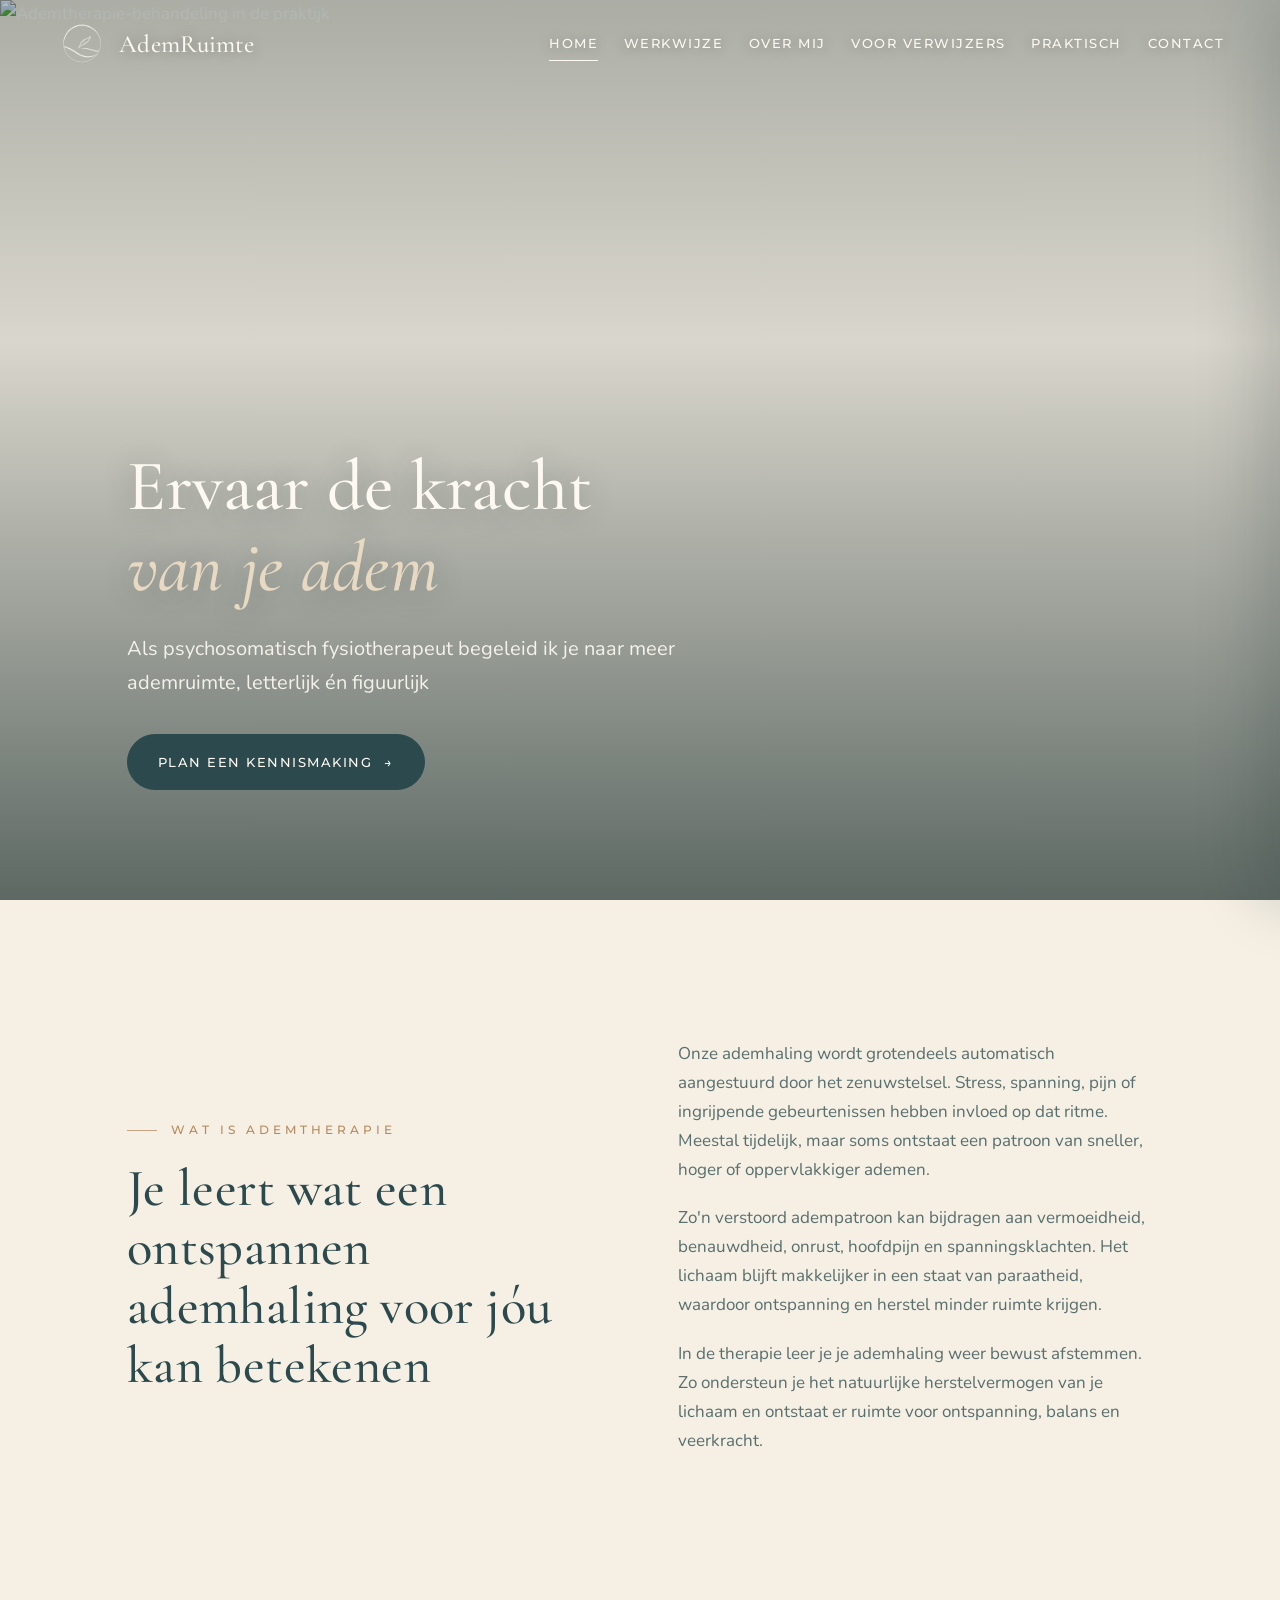
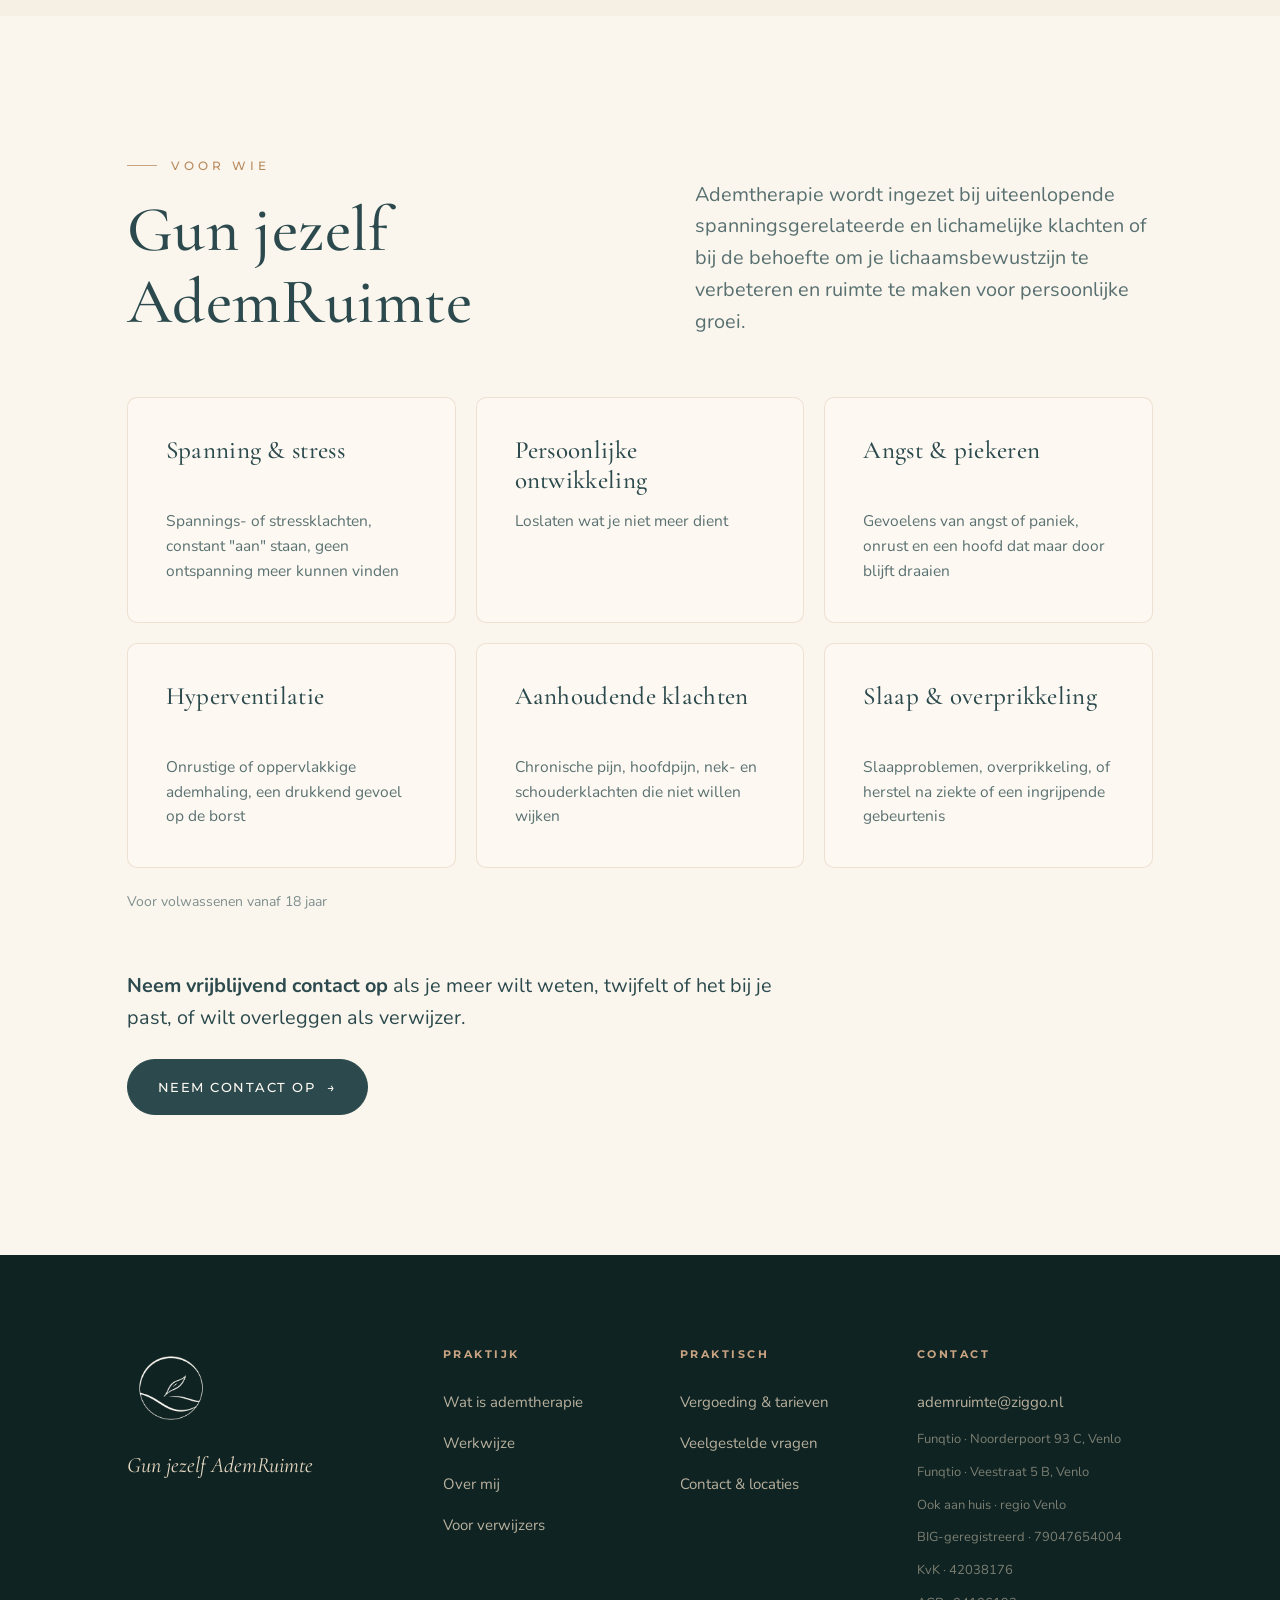
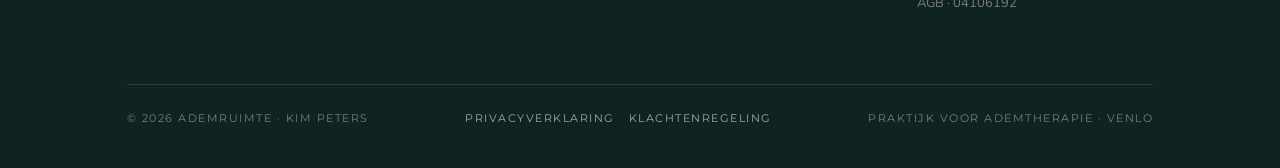
==== commit e20ade05: "Content: zakelijk/offerte losgetrokken, 2e Funqtio-adres (Veestraat 5 B), quote onder portret weg, r" ====
--- a/index.html
+++ b/index.html
@@ -97,7 +97,7 @@
     <div class="wat-grid">
       <div class="reveal">
         <div class="eyebrow">Wat is ademtherapie</div>
-        <h2 style="font-style:italic; font-weight:400; font-size:clamp(30px,3.6vw,50px); line-height:1.14; margin-top:20px;">Je leert wat een ontspannen ademhaling voor jóu kan betekenen</h2>
+        <h2 class="title" style="margin-top:20px;">Je leert wat een ontspannen ademhaling voor jóu kan betekenen</h2>
       </div>
       <div class="prose reveal" data-delay="1">
         <p>Onze ademhaling wordt grotendeels automatisch aangestuurd door het zenuwstelsel. Stress, spanning, pijn of ingrijpende gebeurtenissen hebben invloed op dat ritme. Meestal tijdelijk, maar soms ontstaat een patroon van sneller, hoger of oppervlakkiger ademen.</p>
@@ -182,6 +182,7 @@
         <ul>
           <li><a href="mailto:ademruimte@ziggo.nl">ademruimte@ziggo.nl</a></li>
           <li class="small">Funqtio · Noorderpoort 93 C, Venlo</li>
+          <li class="small">Funqtio · Veestraat 5 B, Venlo</li>
           <li class="small">Ook aan huis · regio Venlo</li>
           <li class="small">BIG-geregistreerd · 79047654004</li>
           <li class="small">KvK · 42038176</li>
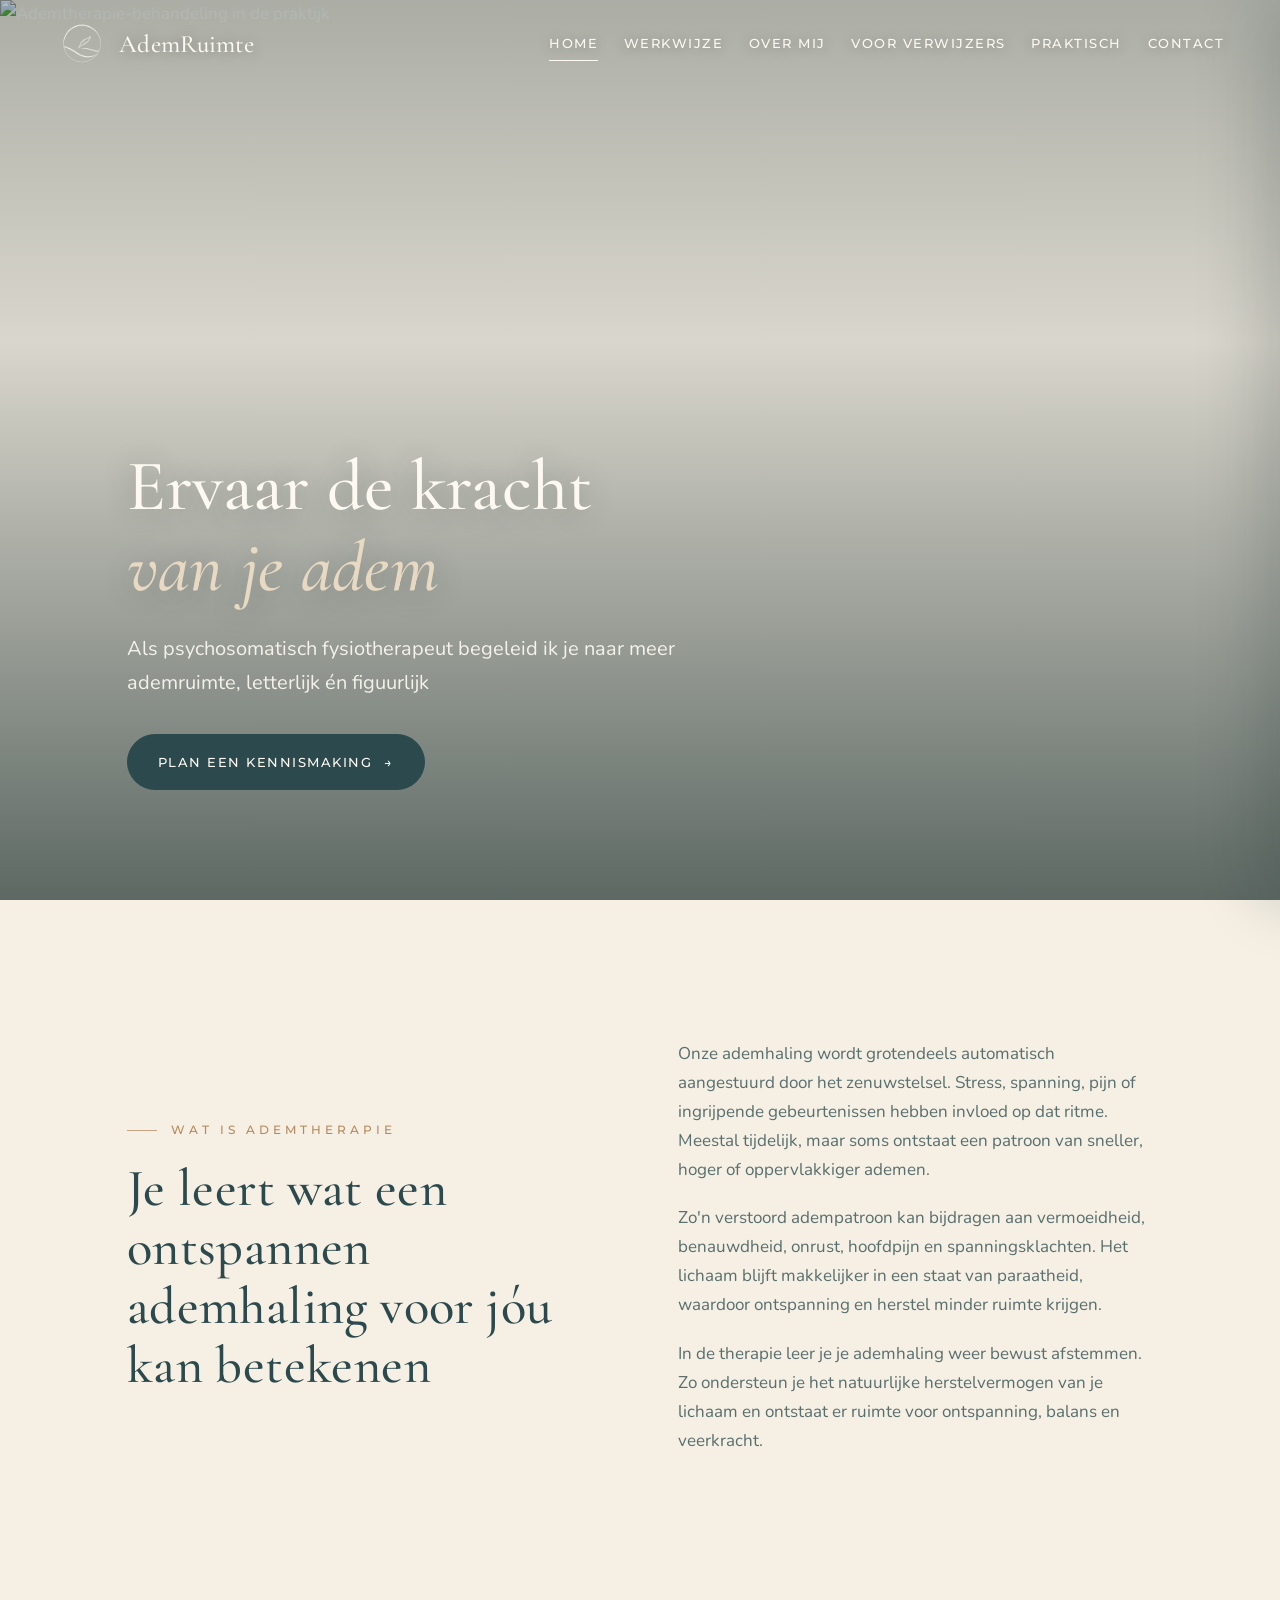
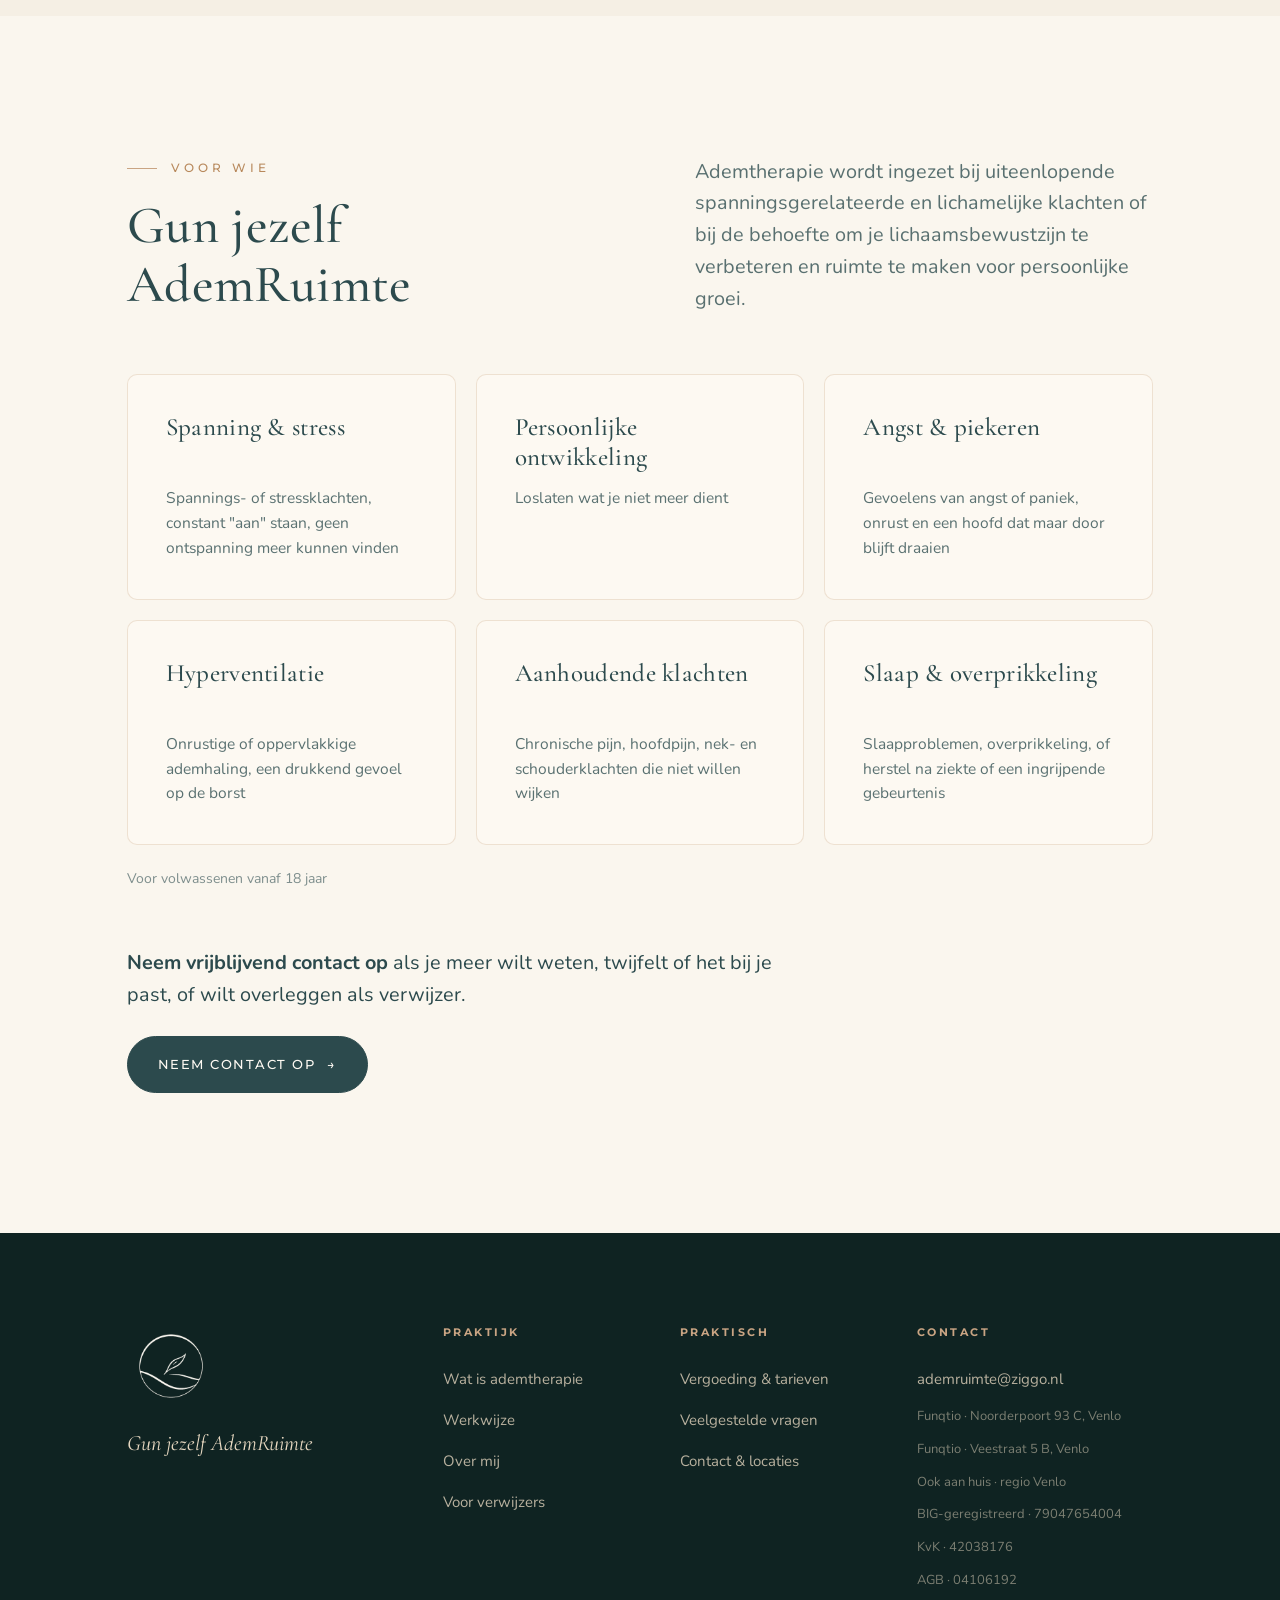
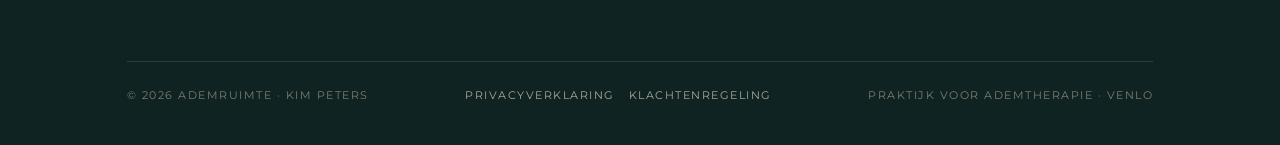
==== commit 7a609af8: "Home: 'Gun jezelf AdemRuimte' zelfde lettergrootte als werkwijze-koppen (.title clamp i.p.v. grotere" ====
--- a/index.html
+++ b/index.html
@@ -114,7 +114,7 @@
     <div class="vw-head">
       <div class="reveal">
         <div class="eyebrow">Voor wie</div>
-        <h2 class="title" style="margin-top:18px;">Gun jezelf AdemRuimte</h2>
+        <h2 class="title" style="margin-top:18px; font-size:clamp(31px,4.1vw,58px);">Gun jezelf AdemRuimte</h2>
       </div>
       <p class="vw-intro reveal" data-delay="1">Ademtherapie wordt ingezet bij uiteenlopende spanningsgerelateerde en lichamelijke klachten of bij de behoefte om je lichaamsbewustzijn te verbeteren en ruimte te maken voor persoonlijke groei.</p>
     </div>
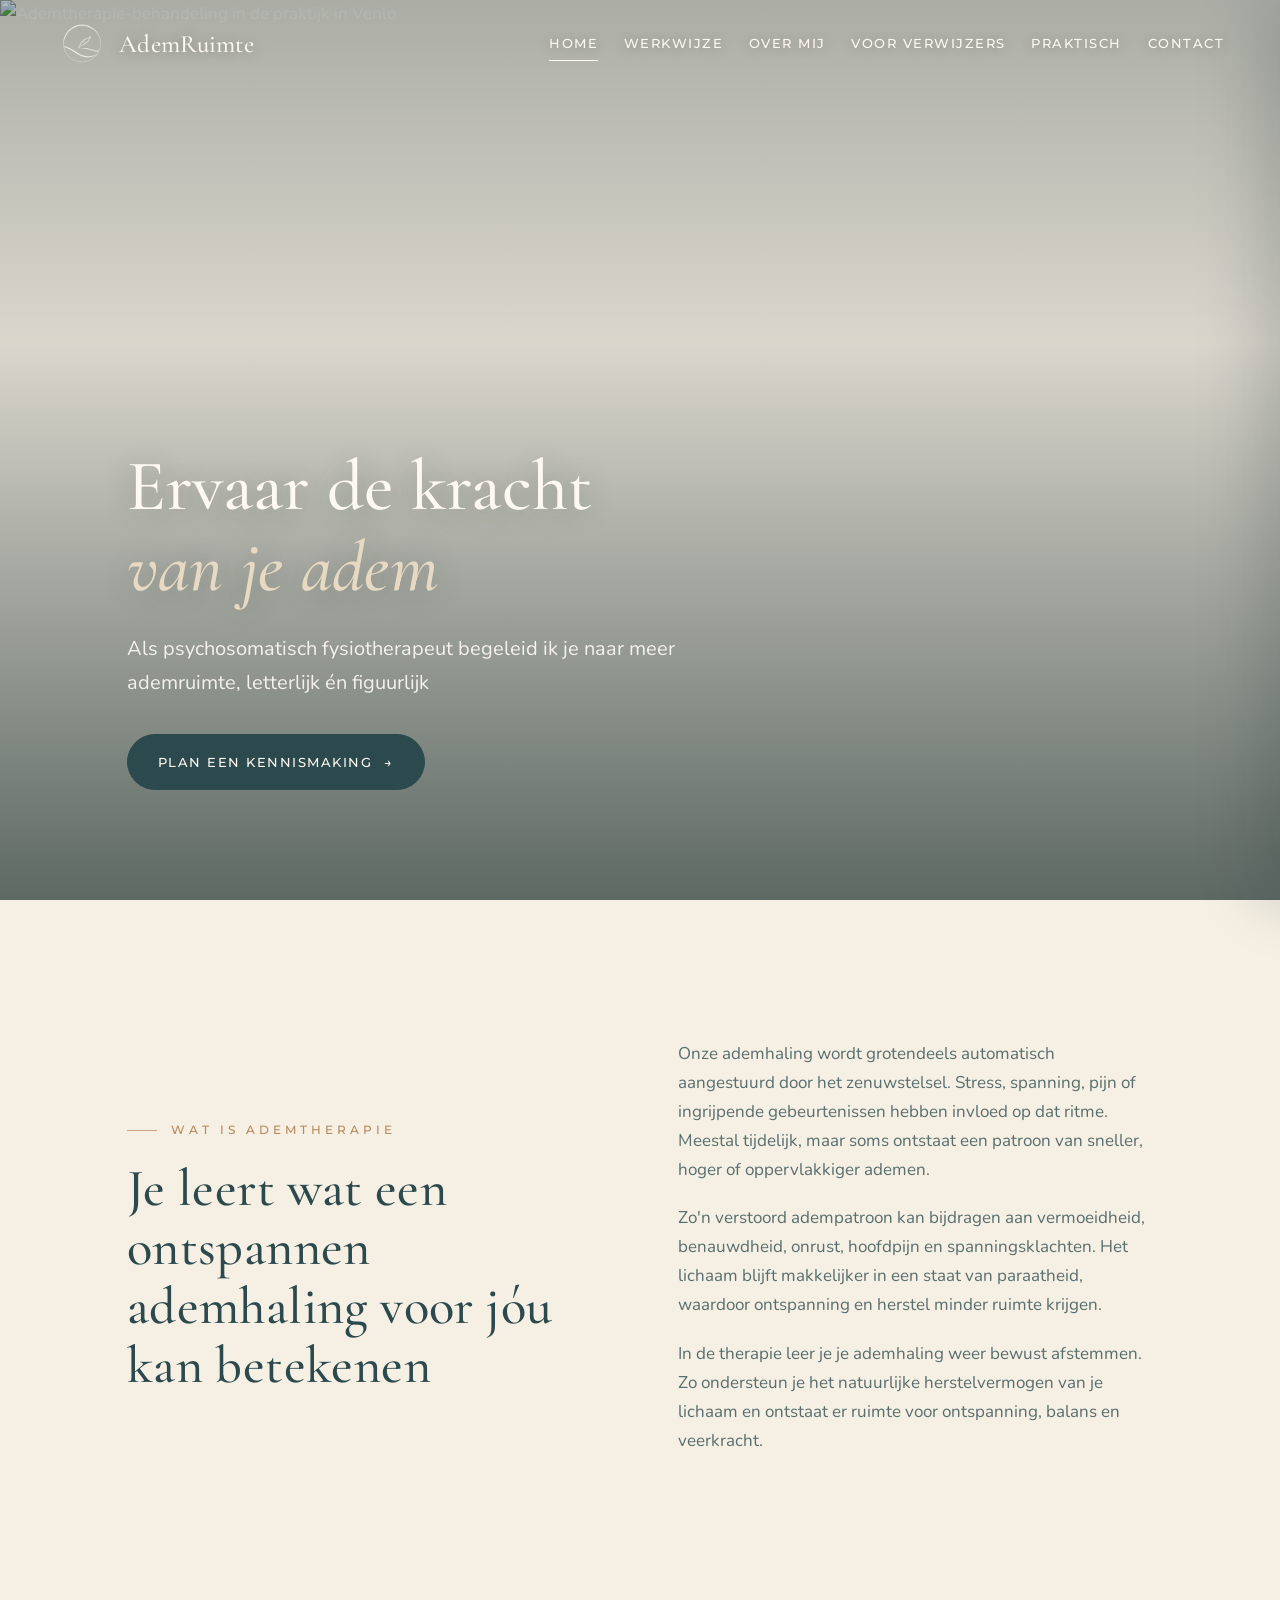
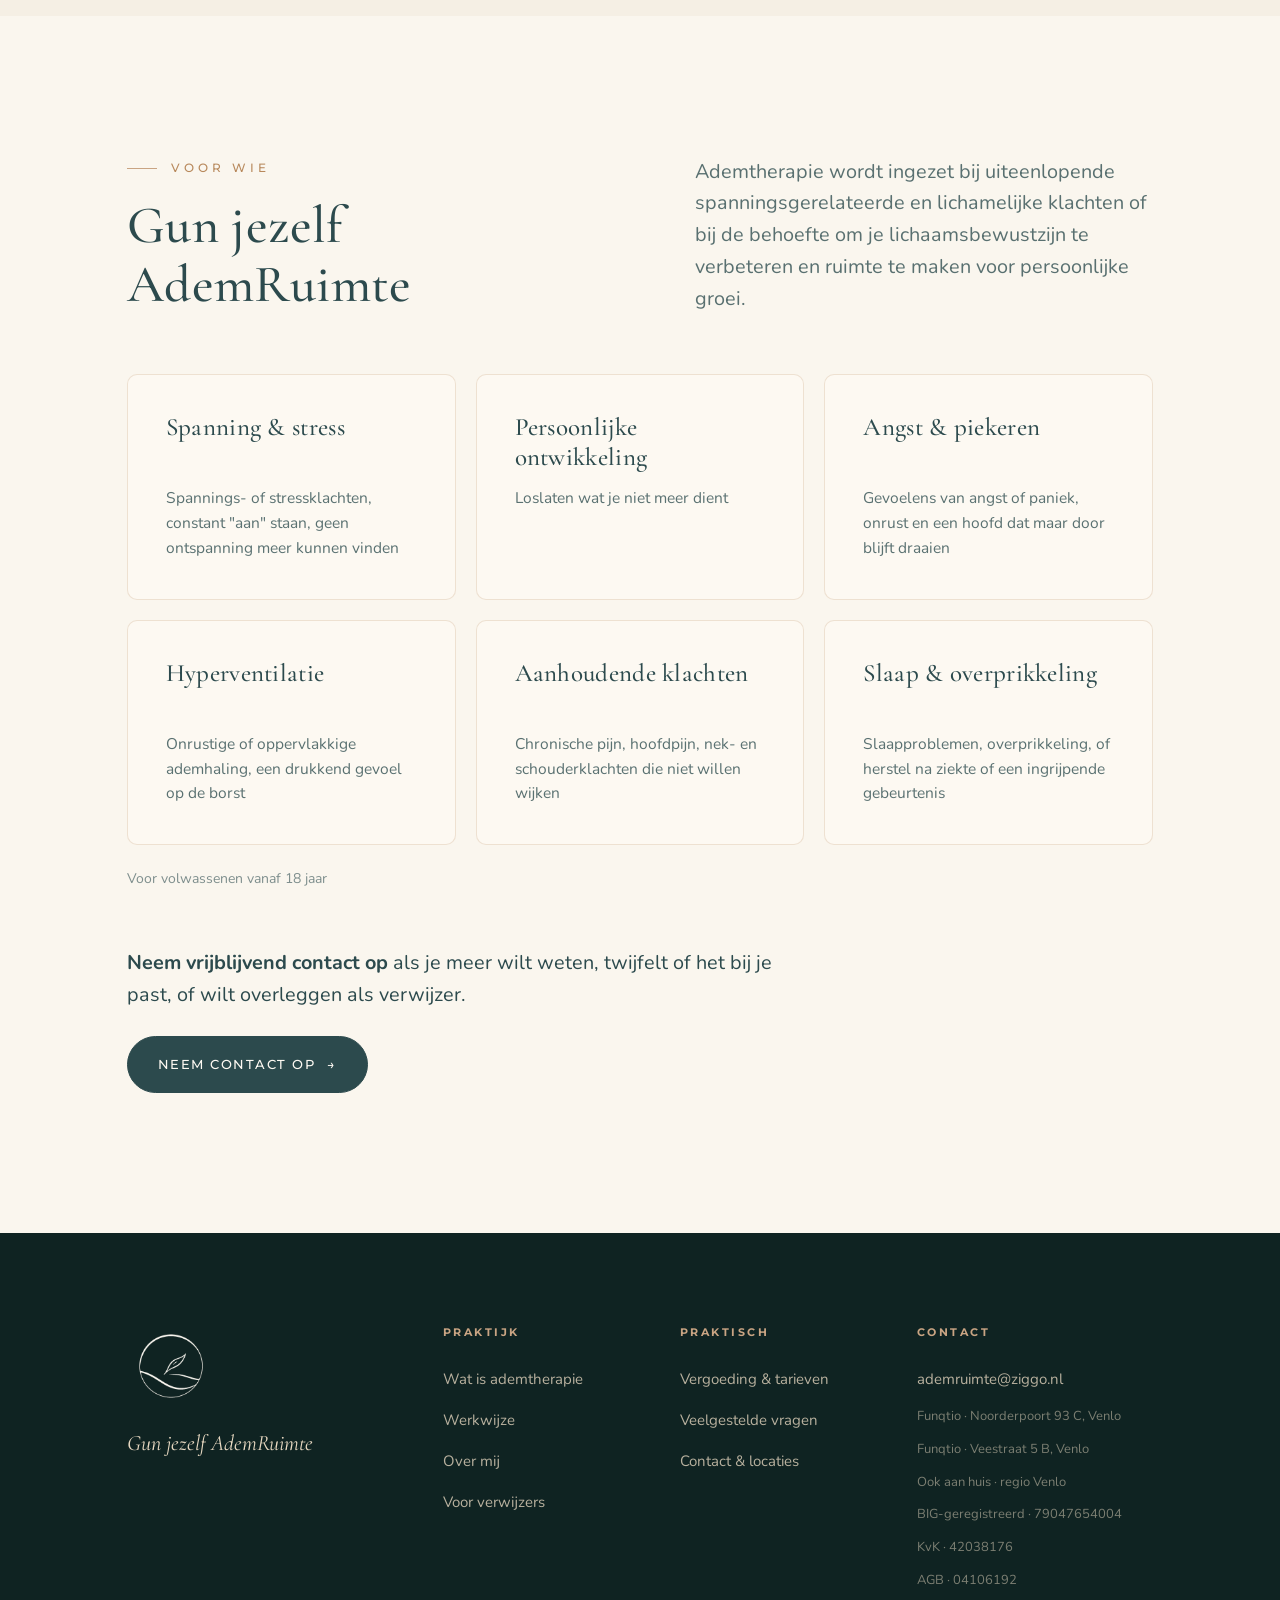
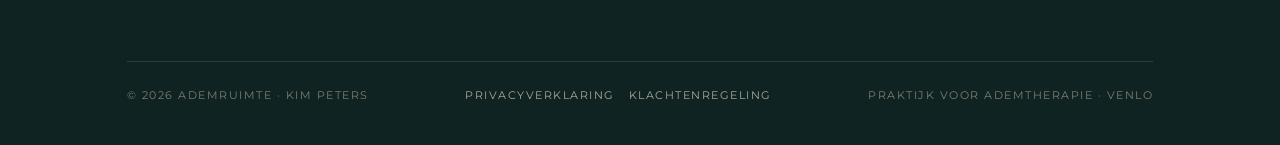
==== commit c4b2efc9: "SEO-techniek (C): FAQPage-schema op praktisch, zoekwoordrijkere alt-teksten, sitemap-datums ververst" ====
--- a/index.html
+++ b/index.html
@@ -5,11 +5,13 @@
 <meta name="viewport" content="width=device-width, initial-scale=1.0">
 <title>AdemRuimte · Praktijk voor ademtherapie in Venlo</title>
 <meta name="description" content="AdemRuimte, praktijk voor ademtherapie op medische basis in Venlo. Meer ruimte en ontspanning in lichaam en geest, persoonlijk begeleid door psychosomatisch fysiotherapeut Kim Peters.">
-<link rel="icon" href="favicon.ico?v=2" sizes="any">
-<link rel="icon" type="image/png" sizes="48x48" href="assets/img/favicon_48.png?v=2">
-<link rel="icon" type="image/png" sizes="32x32" href="assets/img/favicon_32.png?v=2">
-<link rel="icon" type="image/png" sizes="16x16" href="assets/img/favicon_16.png?v=2">
-<link rel="apple-touch-icon" href="assets/img/apple-touch-icon.png?v=2">
+<link rel="icon" href="favicon.ico?v=3" sizes="any">
+<link rel="icon" type="image/png" sizes="96x96" href="assets/img/favicon_96.png?v=3">
+<link rel="icon" type="image/png" sizes="48x48" href="assets/img/favicon_48.png?v=3">
+<link rel="icon" type="image/png" sizes="32x32" href="assets/img/favicon_32.png?v=3">
+<link rel="icon" type="image/png" sizes="16x16" href="assets/img/favicon_16.png?v=3">
+<link rel="apple-touch-icon" href="assets/img/apple-touch-icon.png?v=3">
+<link rel="manifest" href="site.webmanifest">
 <link rel="preconnect" href="https://fonts.googleapis.com">
 <link rel="preconnect" href="https://fonts.gstatic.com" crossorigin>
 <link href="https://fonts.googleapis.com/css2?family=Cormorant+Garamond:ital,wght@0,400;0,500;0,600;1,400;1,500&family=Nunito:ital,wght@0,300;0,400;0,600;0,700;1,400&family=Montserrat:wght@400;500;600&display=swap" rel="stylesheet">
@@ -79,7 +81,7 @@
 <!-- HERO -->
 <header class="hero">
   <div class="hero-photo">
-    <img src="assets/img/behandeling-vrouw.jpg" alt="Ademtherapie-behandeling in de praktijk" fetchpriority="high">
+    <img src="assets/img/behandeling-vrouw.jpg" alt="Ademtherapie-behandeling in de praktijk in Venlo" fetchpriority="high">
   </div>
   <div class="hero-scrim"></div>
   <div class="wrap">
